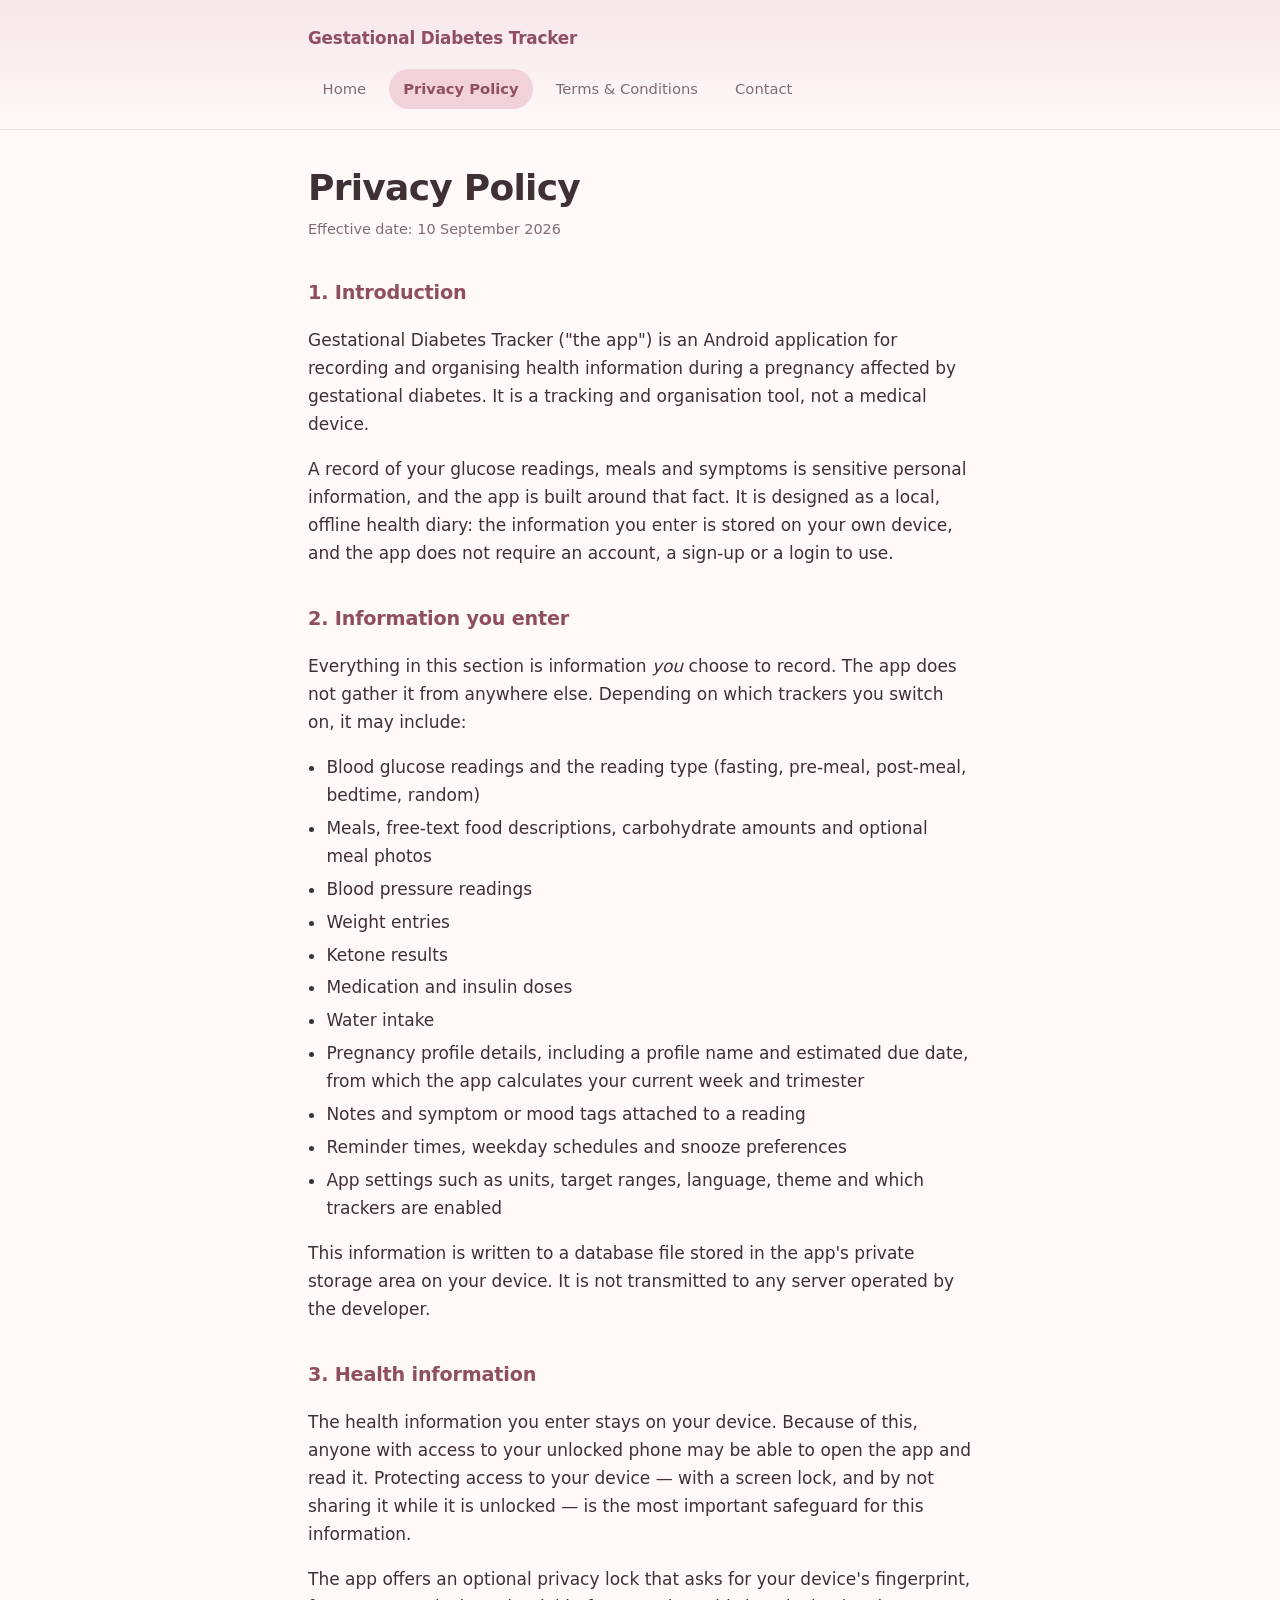
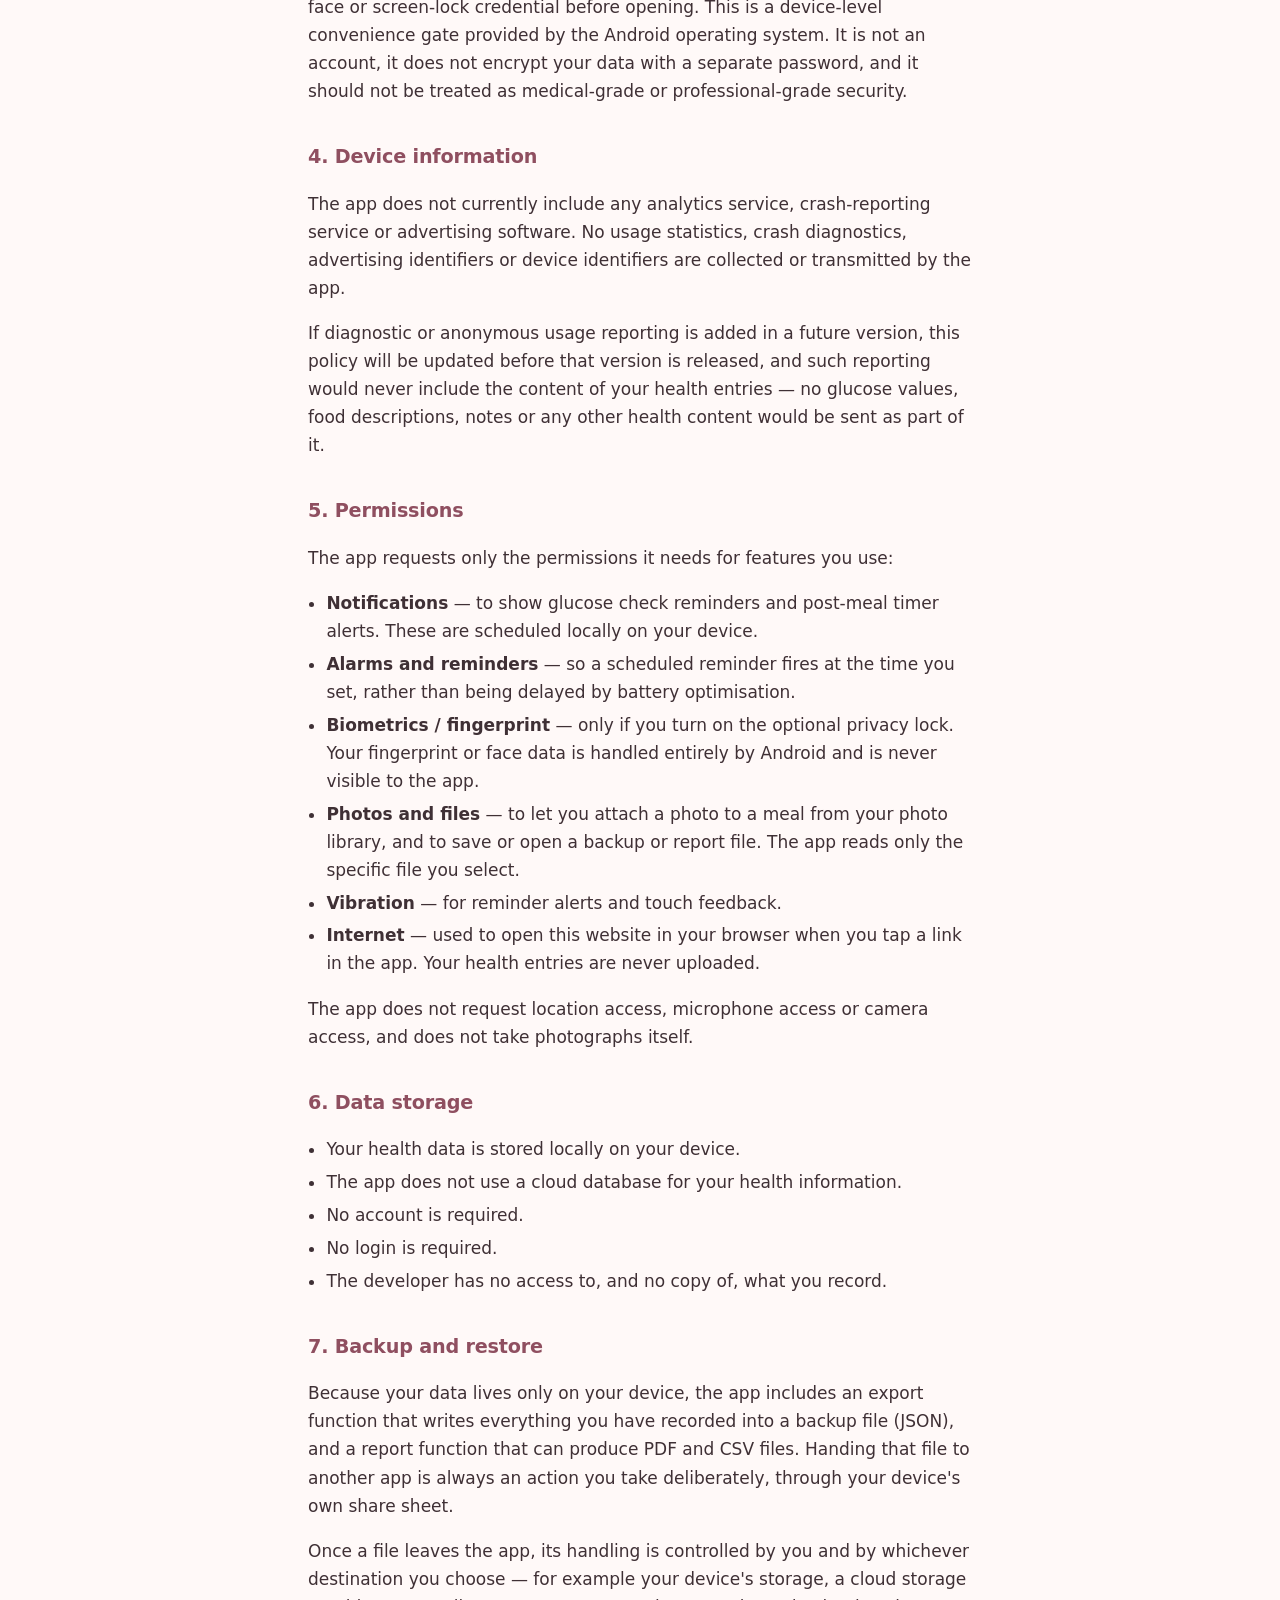
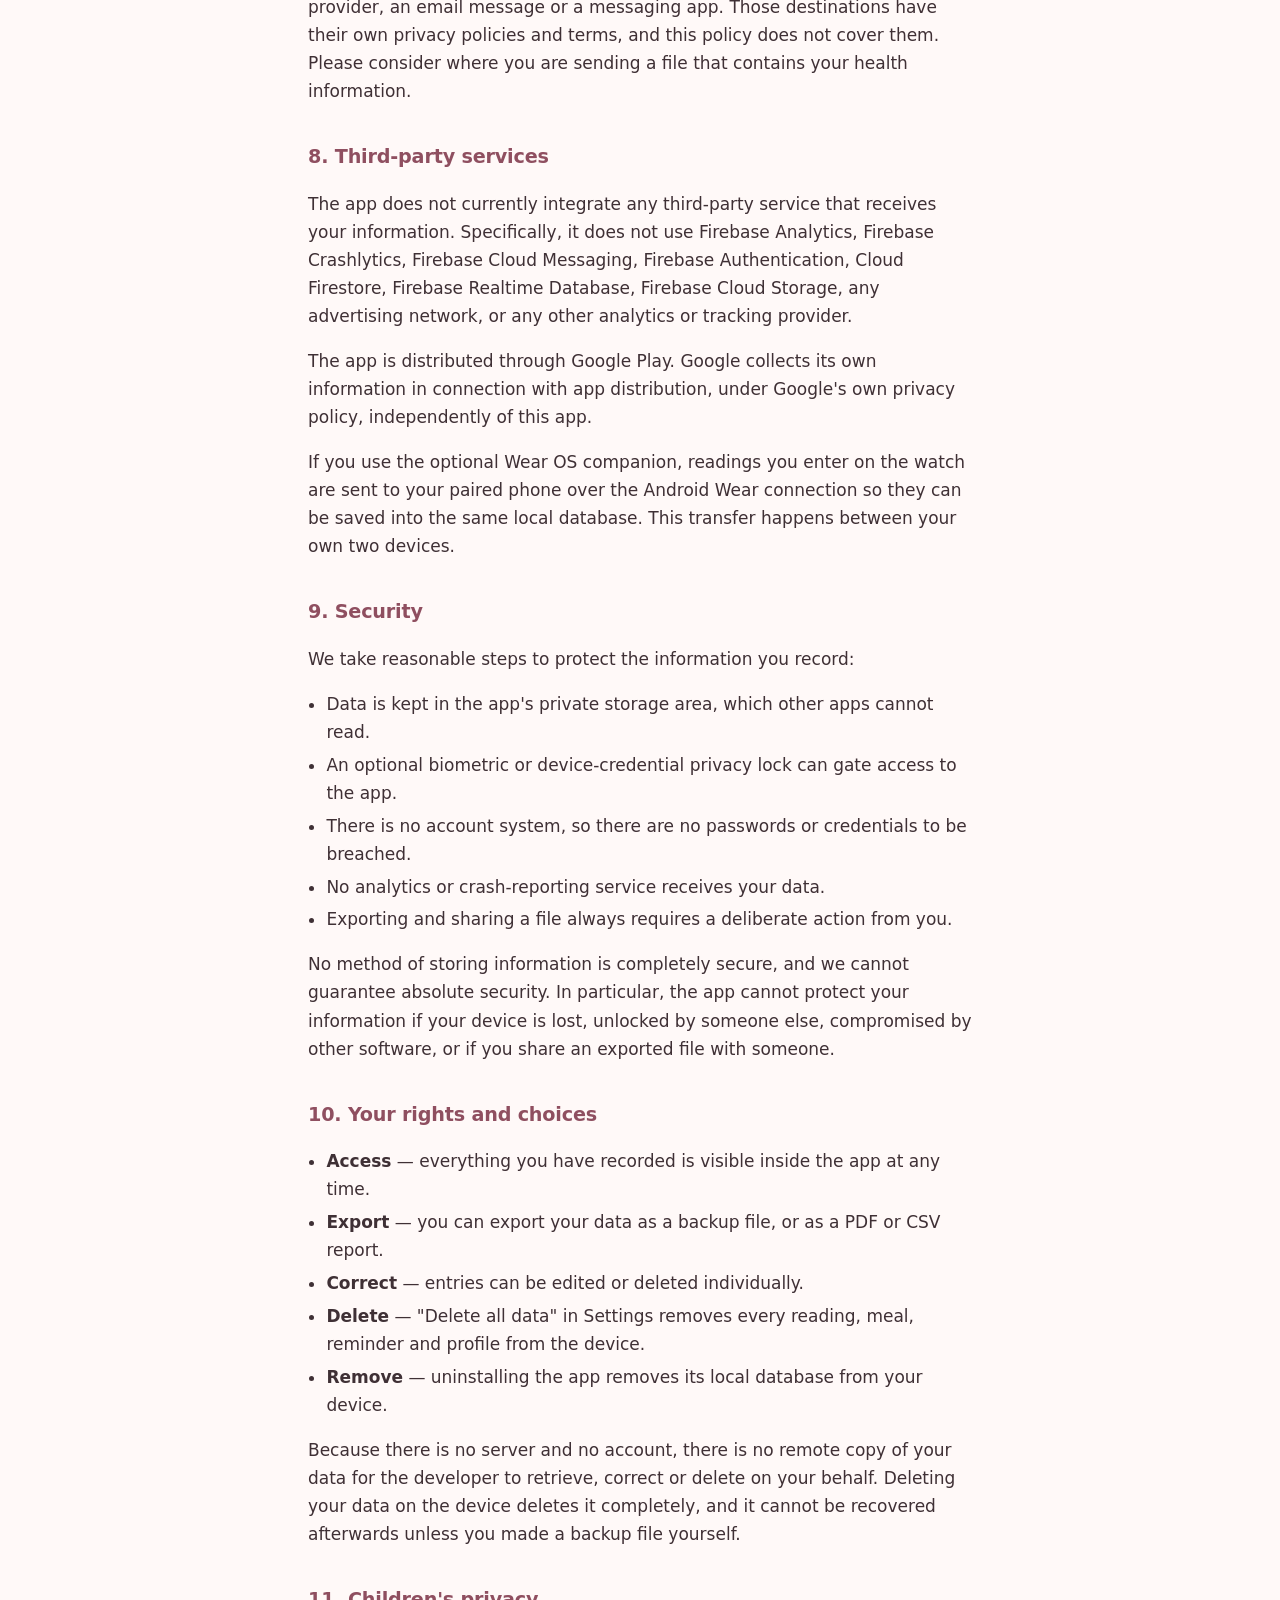
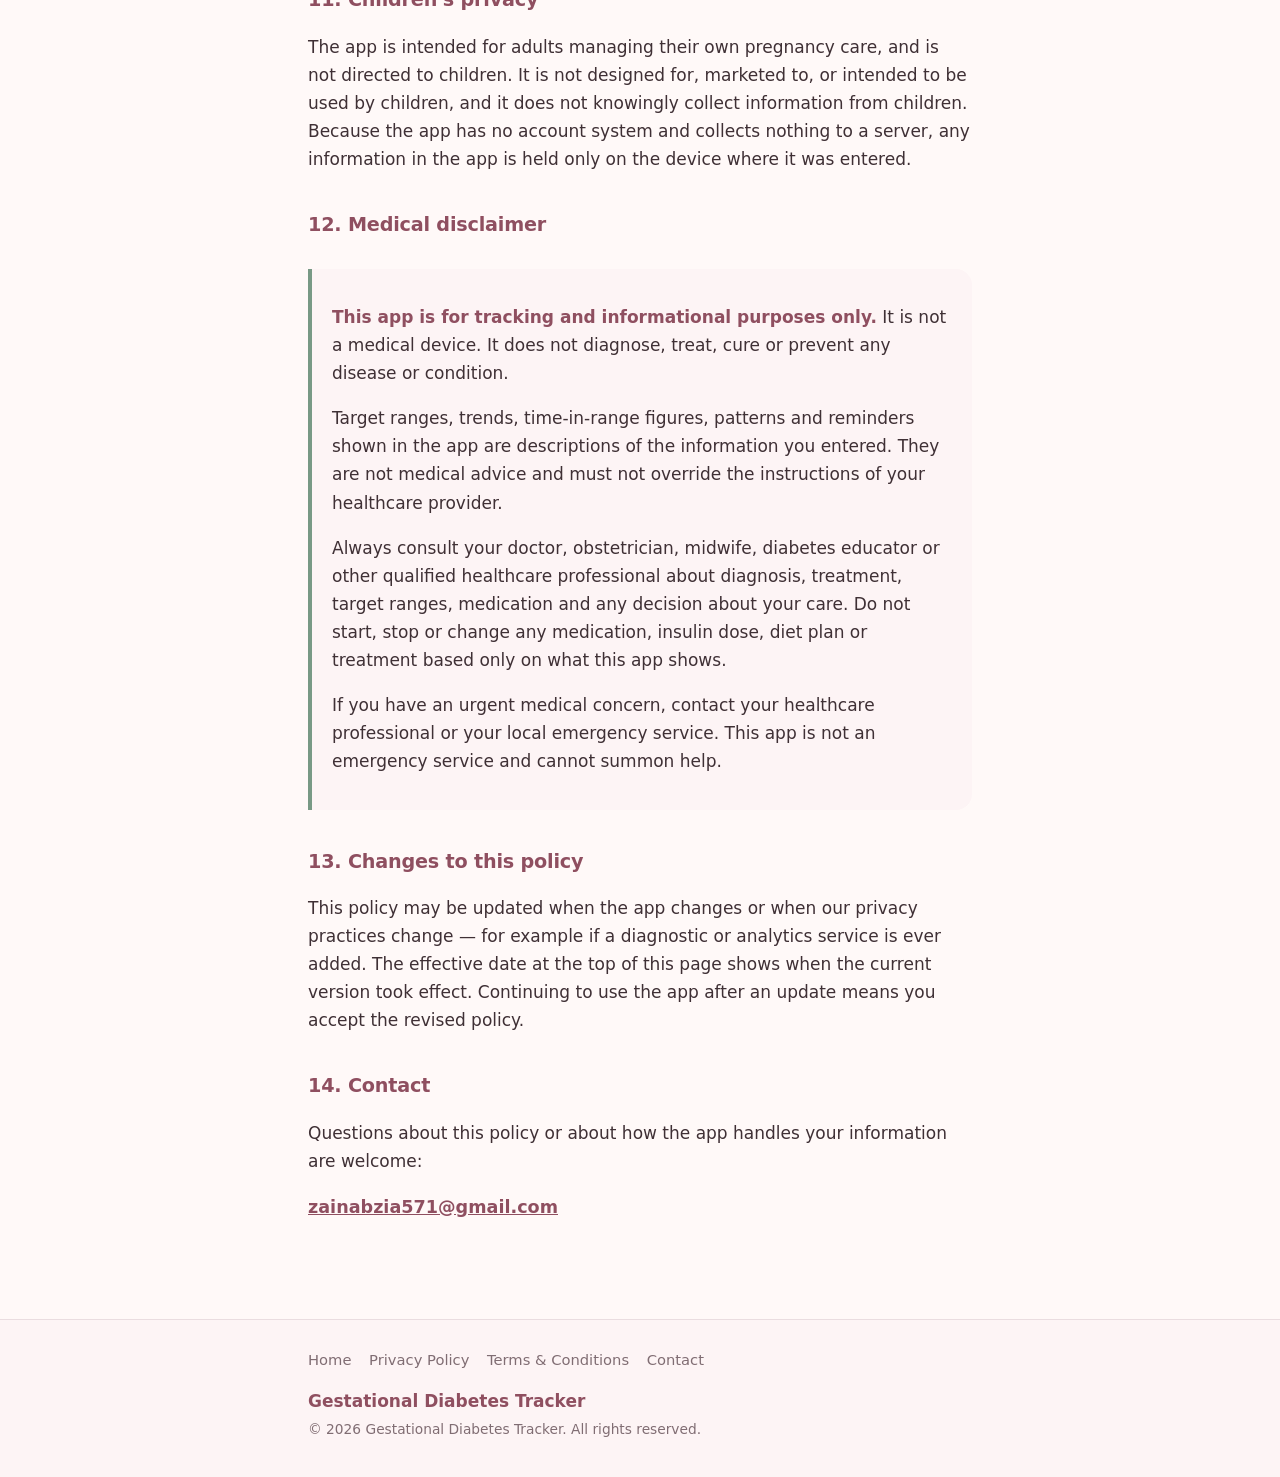
==== privacy.html @ 3a2a6cd5 "Add legal website for Gestational Diabetes Tracker Static privacy policy, terms and contact pages fo" ====
<!doctype html>
<html lang="en">
  <head>
    <meta charset="utf-8" />
    <meta name="viewport" content="width=device-width, initial-scale=1" />
    <title>Privacy Policy — Gestational Diabetes Tracker</title>
    <meta
      name="description"
      content="How Gestational Diabetes Tracker handles your information: everything you record stays on your device."
    />
    <link rel="stylesheet" href="style.css" />
  </head>
  <body>
    <header class="site-header">
      <div class="site-header__inner">
        <a class="brand" href="index.html">Gestational Diabetes Tracker</a>
        <nav class="site-nav" aria-label="Main">
          <a href="index.html">Home</a>
          <a href="privacy.html" aria-current="page">Privacy Policy</a>
          <a href="terms.html">Terms &amp; Conditions</a>
          <a href="contact.html">Contact</a>
        </nav>
      </div>
    </header>

    <main>
      <h1>Privacy Policy</h1>
      <p class="effective">Effective date: 10 September 2026</p>

      <h2>1. Introduction</h2>
      <p>
        Gestational Diabetes Tracker ("the app") is an Android application for recording
        and organising health information during a pregnancy affected by gestational
        diabetes. It is a tracking and organisation tool, not a medical device.
      </p>
      <p>
        A record of your glucose readings, meals and symptoms is sensitive personal
        information, and the app is built around that fact. It is designed as a local,
        offline health diary: the information you enter is stored on your own device, and
        the app does not require an account, a sign-up or a login to use.
      </p>

      <h2>2. Information you enter</h2>
      <p>
        Everything in this section is information <em>you</em> choose to record. The app
        does not gather it from anywhere else. Depending on which trackers you switch on,
        it may include:
      </p>
      <ul>
        <li>Blood glucose readings and the reading type (fasting, pre-meal, post-meal, bedtime, random)</li>
        <li>Meals, free-text food descriptions, carbohydrate amounts and optional meal photos</li>
        <li>Blood pressure readings</li>
        <li>Weight entries</li>
        <li>Ketone results</li>
        <li>Medication and insulin doses</li>
        <li>Water intake</li>
        <li>Pregnancy profile details, including a profile name and estimated due date, from which the app calculates your current week and trimester</li>
        <li>Notes and symptom or mood tags attached to a reading</li>
        <li>Reminder times, weekday schedules and snooze preferences</li>
        <li>App settings such as units, target ranges, language, theme and which trackers are enabled</li>
      </ul>
      <p>
        This information is written to a database file stored in the app's private storage
        area on your device. It is not transmitted to any server operated by the developer.
      </p>

      <h2>3. Health information</h2>
      <p>
        The health information you enter stays on your device. Because of this, anyone with
        access to your unlocked phone may be able to open the app and read it. Protecting
        access to your device — with a screen lock, and by not sharing it while it is
        unlocked — is the most important safeguard for this information.
      </p>
      <p>
        The app offers an optional privacy lock that asks for your device's fingerprint,
        face or screen-lock credential before opening. This is a device-level convenience
        gate provided by the Android operating system. It is not an account, it does not
        encrypt your data with a separate password, and it should not be treated as
        medical-grade or professional-grade security.
      </p>

      <h2>4. Device information</h2>
      <p>
        The app does not currently include any analytics service, crash-reporting service
        or advertising software. No usage statistics, crash diagnostics, advertising
        identifiers or device identifiers are collected or transmitted by the app.
      </p>
      <p>
        If diagnostic or anonymous usage reporting is added in a future version, this policy
        will be updated before that version is released, and such reporting would never
        include the content of your health entries — no glucose values, food descriptions,
        notes or any other health content would be sent as part of it.
      </p>

      <h2>5. Permissions</h2>
      <p>The app requests only the permissions it needs for features you use:</p>
      <ul>
        <li>
          <strong>Notifications</strong> — to show glucose check reminders and post-meal
          timer alerts. These are scheduled locally on your device.
        </li>
        <li>
          <strong>Alarms and reminders</strong> — so a scheduled reminder fires at the time
          you set, rather than being delayed by battery optimisation.
        </li>
        <li>
          <strong>Biometrics / fingerprint</strong> — only if you turn on the optional
          privacy lock. Your fingerprint or face data is handled entirely by Android and is
          never visible to the app.
        </li>
        <li>
          <strong>Photos and files</strong> — to let you attach a photo to a meal from your
          photo library, and to save or open a backup or report file. The app reads only the
          specific file you select.
        </li>
        <li>
          <strong>Vibration</strong> — for reminder alerts and touch feedback.
        </li>
        <li>
          <strong>Internet</strong> — used to open this website in your browser when you tap
          a link in the app. Your health entries are never uploaded.
        </li>
      </ul>
      <p>
        The app does not request location access, microphone access or camera access, and
        does not take photographs itself.
      </p>

      <h2>6. Data storage</h2>
      <ul>
        <li>Your health data is stored locally on your device.</li>
        <li>The app does not use a cloud database for your health information.</li>
        <li>No account is required.</li>
        <li>No login is required.</li>
        <li>The developer has no access to, and no copy of, what you record.</li>
      </ul>

      <h2>7. Backup and restore</h2>
      <p>
        Because your data lives only on your device, the app includes an export function
        that writes everything you have recorded into a backup file (JSON), and a report
        function that can produce PDF and CSV files. Handing that file to another app is
        always an action you take deliberately, through your device's own share sheet.
      </p>
      <p>
        Once a file leaves the app, its handling is controlled by you and by whichever
        destination you choose — for example your device's storage, a cloud storage
        provider, an email message or a messaging app. Those destinations have their own
        privacy policies and terms, and this policy does not cover them. Please consider
        where you are sending a file that contains your health information.
      </p>

      <h2>8. Third-party services</h2>
      <p>
        The app does not currently integrate any third-party service that receives your
        information. Specifically, it does not use Firebase Analytics, Firebase Crashlytics,
        Firebase Cloud Messaging, Firebase Authentication, Cloud Firestore, Firebase Realtime
        Database, Firebase Cloud Storage, any advertising network, or any other analytics or
        tracking provider.
      </p>
      <p>
        The app is distributed through Google Play. Google collects its own information in
        connection with app distribution, under Google's own privacy policy, independently
        of this app.
      </p>
      <p>
        If you use the optional Wear OS companion, readings you enter on the watch are sent
        to your paired phone over the Android Wear connection so they can be saved into the
        same local database. This transfer happens between your own two devices.
      </p>

      <h2>9. Security</h2>
      <p>We take reasonable steps to protect the information you record:</p>
      <ul>
        <li>Data is kept in the app's private storage area, which other apps cannot read.</li>
        <li>An optional biometric or device-credential privacy lock can gate access to the app.</li>
        <li>There is no account system, so there are no passwords or credentials to be breached.</li>
        <li>No analytics or crash-reporting service receives your data.</li>
        <li>Exporting and sharing a file always requires a deliberate action from you.</li>
      </ul>
      <p>
        No method of storing information is completely secure, and we cannot guarantee
        absolute security. In particular, the app cannot protect your information if your
        device is lost, unlocked by someone else, compromised by other software, or if you
        share an exported file with someone.
      </p>

      <h2>10. Your rights and choices</h2>
      <ul>
        <li><strong>Access</strong> — everything you have recorded is visible inside the app at any time.</li>
        <li><strong>Export</strong> — you can export your data as a backup file, or as a PDF or CSV report.</li>
        <li><strong>Correct</strong> — entries can be edited or deleted individually.</li>
        <li><strong>Delete</strong> — "Delete all data" in Settings removes every reading, meal, reminder and profile from the device.</li>
        <li><strong>Remove</strong> — uninstalling the app removes its local database from your device.</li>
      </ul>
      <p>
        Because there is no server and no account, there is no remote copy of your data for
        the developer to retrieve, correct or delete on your behalf. Deleting your data on
        the device deletes it completely, and it cannot be recovered afterwards unless you
        made a backup file yourself.
      </p>

      <h2>11. Children's privacy</h2>
      <p>
        The app is intended for adults managing their own pregnancy care, and is not
        directed to children. It is not designed for, marketed to, or intended to be used by
        children, and it does not knowingly collect information from children. Because the
        app has no account system and collects nothing to a server, any information in the
        app is held only on the device where it was entered.
      </p>

      <h2>12. Medical disclaimer</h2>
      <div class="disclaimer">
        <p>
          <strong>This app is for tracking and informational purposes only.</strong> It is
          not a medical device. It does not diagnose, treat, cure or prevent any disease or
          condition.
        </p>
        <p>
          Target ranges, trends, time-in-range figures, patterns and reminders shown in the
          app are descriptions of the information you entered. They are not medical advice
          and must not override the instructions of your healthcare provider.
        </p>
        <p>
          Always consult your doctor, obstetrician, midwife, diabetes educator or other
          qualified healthcare professional about diagnosis, treatment, target ranges,
          medication and any decision about your care. Do not start, stop or change any
          medication, insulin dose, diet plan or treatment based only on what this app
          shows.
        </p>
        <p>
          If you have an urgent medical concern, contact your healthcare professional or
          your local emergency service. This app is not an emergency service and cannot
          summon help.
        </p>
      </div>

      <h2>13. Changes to this policy</h2>
      <p>
        This policy may be updated when the app changes or when our privacy practices
        change — for example if a diagnostic or analytics service is ever added. The
        effective date at the top of this page shows when the current version took effect.
        Continuing to use the app after an update means you accept the revised policy.
      </p>

      <h2>14. Contact</h2>
      <p>
        Questions about this policy or about how the app handles your information are
        welcome:
      </p>
      <p class="contact-email">
        <a href="mailto:zainabzia571@gmail.com">zainabzia571@gmail.com</a>
      </p>
    </main>

    <footer class="site-footer">
      <div class="site-footer__inner">
        <nav class="site-footer__links" aria-label="Footer">
          <a href="index.html">Home</a>
          <a href="privacy.html">Privacy Policy</a>
          <a href="terms.html">Terms &amp; Conditions</a>
          <a href="contact.html">Contact</a>
        </nav>
        <p class="site-footer__name">Gestational Diabetes Tracker</p>
        <p class="site-footer__note">© 2026 Gestational Diabetes Tracker. All rights reserved.</p>
      </div>
    </footer>
  </body>
</html>
---- style.css ----
/*
 * Gestational Diabetes Tracker — legal site.
 *
 * Carries the app's own "Soft Rose" palette so the pages read as part of the
 * product rather than as boilerplate bolted on for the store listing.
 */

:root {
  --background: #fff9f8;
  --surface: #fdf4f5;
  --blush: #f7e6e9;
  --petal: #f2d2d9;
  --rose: #c98291;
  --rosewood: #8f4f60;
  --sage: #789985;
  --ink: #3f3035;
  --muted: #806d73;
  --border: #eadde0;

  --measure: 44rem;
  --radius: 16px;
}

* {
  box-sizing: border-box;
}

html {
  -webkit-text-size-adjust: 100%;
}

body {
  margin: 0;
  background: var(--background);
  color: var(--ink);
  font-family: system-ui, -apple-system, "Segoe UI", Roboto, Helvetica, Arial, sans-serif;
  font-size: 17px;
  line-height: 1.65;
}

/* ------------------------------------------------------------------ header */

.site-header {
  background: linear-gradient(180deg, var(--blush) 0%, var(--background) 100%);
  border-bottom: 1px solid var(--border);
}

.site-header__inner {
  max-width: var(--measure);
  margin: 0 auto;
  padding: 1.5rem 1.25rem 1.25rem;
}

.brand {
  display: inline-block;
  font-size: 1.05rem;
  font-weight: 600;
  color: var(--rosewood);
  text-decoration: none;
  letter-spacing: -0.01em;
}

.site-nav {
  margin-top: 1rem;
  display: flex;
  flex-wrap: wrap;
  gap: 0.5rem;
}

.site-nav a {
  color: var(--muted);
  text-decoration: none;
  font-size: 0.92rem;
  padding: 0.45rem 0.85rem;
  border-radius: 999px;
  border: 1px solid transparent;
}

.site-nav a:hover,
.site-nav a:focus-visible {
  color: var(--rosewood);
  background: var(--blush);
}

.site-nav a[aria-current="page"] {
  color: var(--rosewood);
  background: var(--petal);
  font-weight: 600;
}

/* ------------------------------------------------------------------- main */

main {
  max-width: var(--measure);
  margin: 0 auto;
  padding: 2.25rem 1.25rem 3rem;
}

h1 {
  font-size: clamp(1.7rem, 5vw, 2.25rem);
  line-height: 1.2;
  letter-spacing: -0.02em;
  margin: 0 0 0.5rem;
}

h2 {
  font-size: 1.2rem;
  letter-spacing: -0.01em;
  margin: 2.25rem 0 0.6rem;
  color: var(--rosewood);
}

h3 {
  font-size: 1.02rem;
  margin: 1.5rem 0 0.4rem;
}

p,
li {
  color: var(--ink);
}

.lede {
  font-size: 1.08rem;
  color: var(--muted);
  margin-top: 0;
}

.effective {
  color: var(--muted);
  font-size: 0.9rem;
  margin: 0 0 1.5rem;
}

ul {
  padding-left: 1.15rem;
}

li {
  margin: 0.3rem 0;
}

a {
  color: var(--rosewood);
}

/* --------------------------------------------------------------- elements */

.callout {
  background: var(--blush);
  border: 1px solid var(--border);
  border-radius: var(--radius);
  padding: 1.1rem 1.25rem;
  margin: 1.75rem 0;
}

.callout p:first-child {
  margin-top: 0;
}

.callout p:last-child {
  margin-bottom: 0;
}

/* The medical disclaimer, marked with sage rather than an alarm colour. */
.disclaimer {
  border-left: 4px solid var(--sage);
  background: var(--surface);
  border-radius: 0 var(--radius) var(--radius) 0;
  padding: 1.1rem 1.25rem;
  margin: 1.75rem 0;
}

.disclaimer strong {
  color: var(--rosewood);
}

.actions {
  display: flex;
  flex-wrap: wrap;
  gap: 0.75rem;
  margin: 1.75rem 0 0;
}

.button {
  display: inline-block;
  padding: 0.75rem 1.35rem;
  border-radius: 999px;
  text-decoration: none;
  font-weight: 600;
  font-size: 0.95rem;
  border: 1px solid transparent;
}

.button--primary {
  background: var(--rosewood);
  color: #fffcfc;
}

.button--primary:hover,
.button--primary:focus-visible {
  background: var(--rose);
}

.button--quiet {
  background: var(--surface);
  color: var(--rosewood);
  border-color: var(--border);
}

.button--quiet:hover,
.button--quiet:focus-visible {
  background: var(--blush);
}

.feature-list {
  list-style: none;
  padding: 0;
  margin: 1.25rem 0 0;
  display: grid;
  gap: 0.55rem;
}

.feature-list li {
  padding-left: 1.5rem;
  position: relative;
}

/* A petal-toned marker instead of a bullet. */
.feature-list li::before {
  content: "";
  position: absolute;
  left: 0;
  top: 0.62em;
  width: 8px;
  height: 8px;
  border-radius: 999px;
  background: var(--rose);
}

.contact-email {
  font-size: 1.1rem;
  font-weight: 600;
  word-break: break-word;
}

/* ------------------------------------------------------------------ footer */

.site-footer {
  border-top: 1px solid var(--border);
  background: var(--surface);
  margin-top: 2rem;
}

.site-footer__inner {
  max-width: var(--measure);
  margin: 0 auto;
  padding: 1.75rem 1.25rem 2.25rem;
}

.site-footer__links {
  display: flex;
  flex-wrap: wrap;
  gap: 0.4rem 1.1rem;
  margin-bottom: 0.9rem;
}

.site-footer__links a {
  color: var(--muted);
  text-decoration: none;
  font-size: 0.92rem;
}

.site-footer__links a:hover,
.site-footer__links a:focus-visible {
  color: var(--rosewood);
  text-decoration: underline;
}

.site-footer__name {
  font-weight: 600;
  color: var(--rosewood);
  margin: 0 0 0.2rem;
}

.site-footer__note {
  color: var(--muted);
  font-size: 0.86rem;
  margin: 0;
}

/* Visible keyboard focus everywhere, matching the app's accessibility floor. */
a:focus-visible,
.button:focus-visible {
  outline: 2px solid var(--rose);
  outline-offset: 2px;
}

@media (max-width: 30rem) {
  body {
    font-size: 16px;
  }

  main {
    padding: 1.75rem 1.1rem 2.5rem;
  }

  .actions .button {
    width: 100%;
    text-align: center;
  }
}
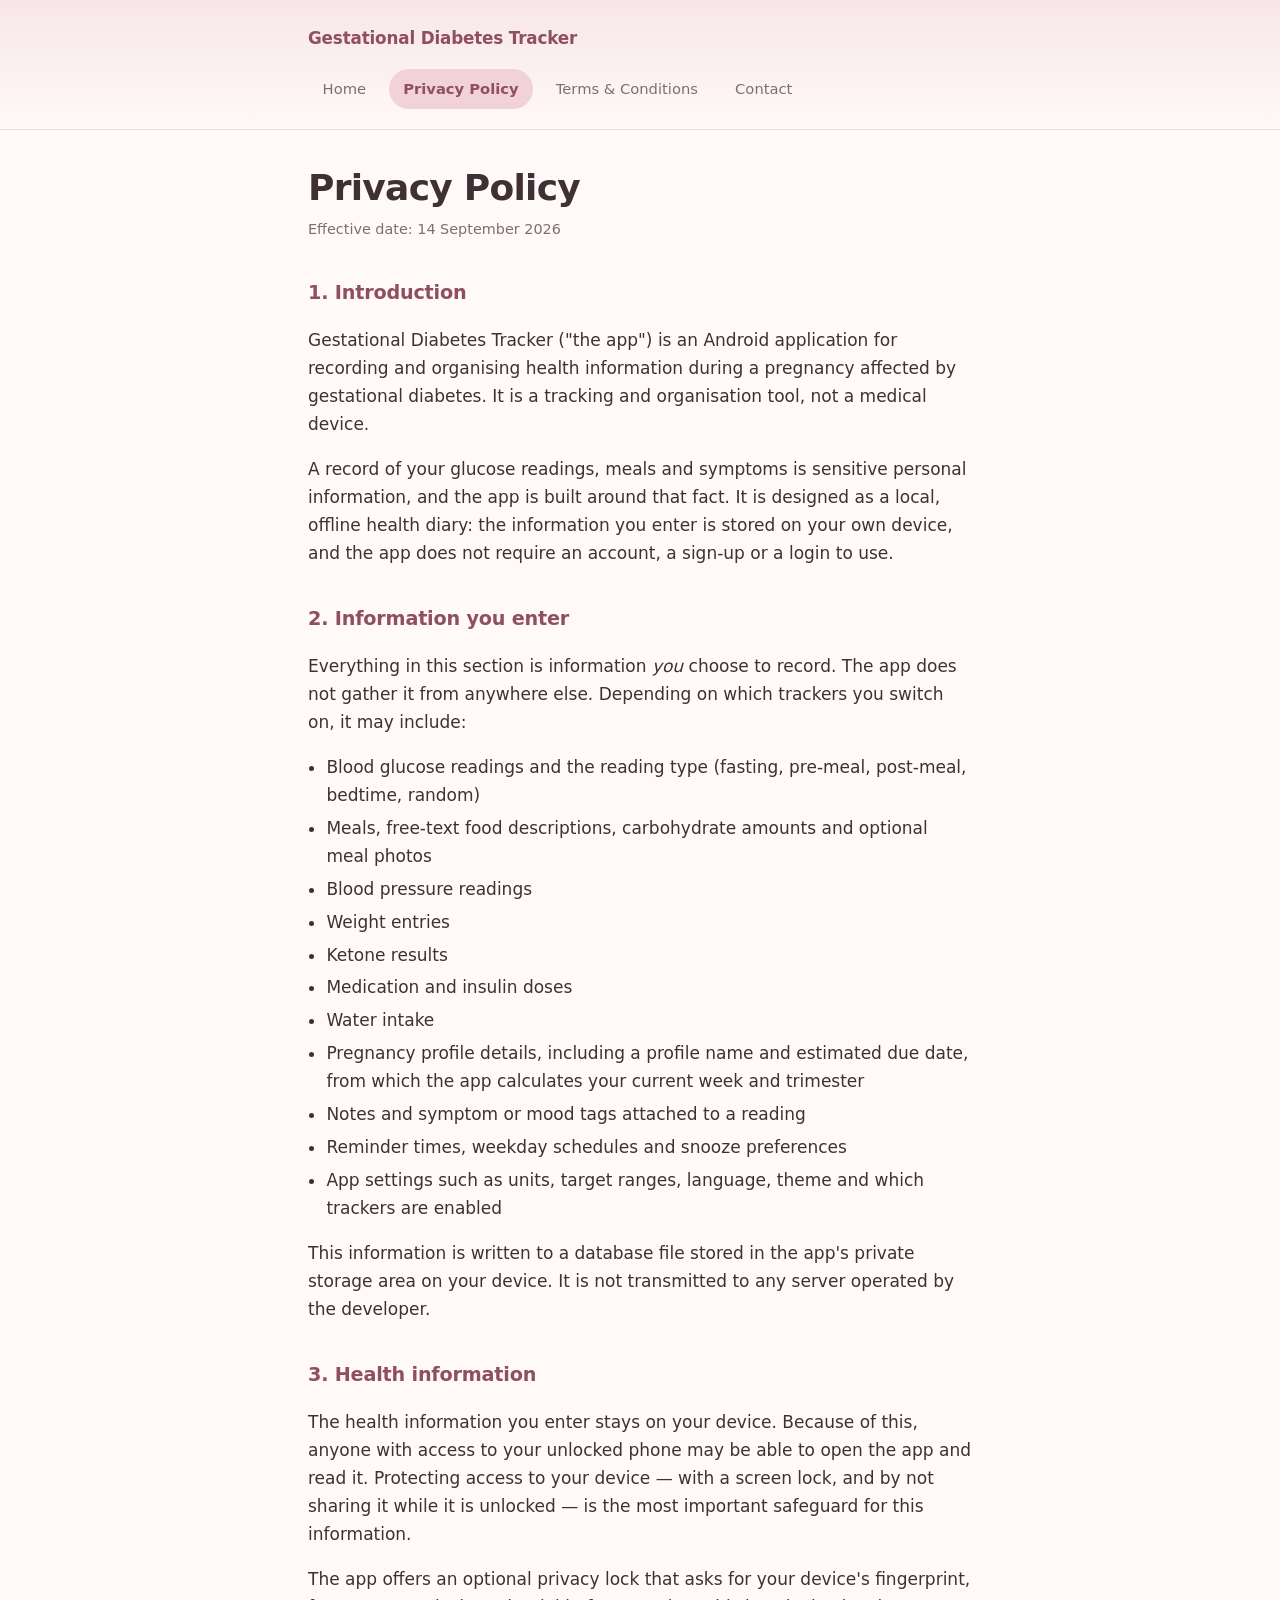
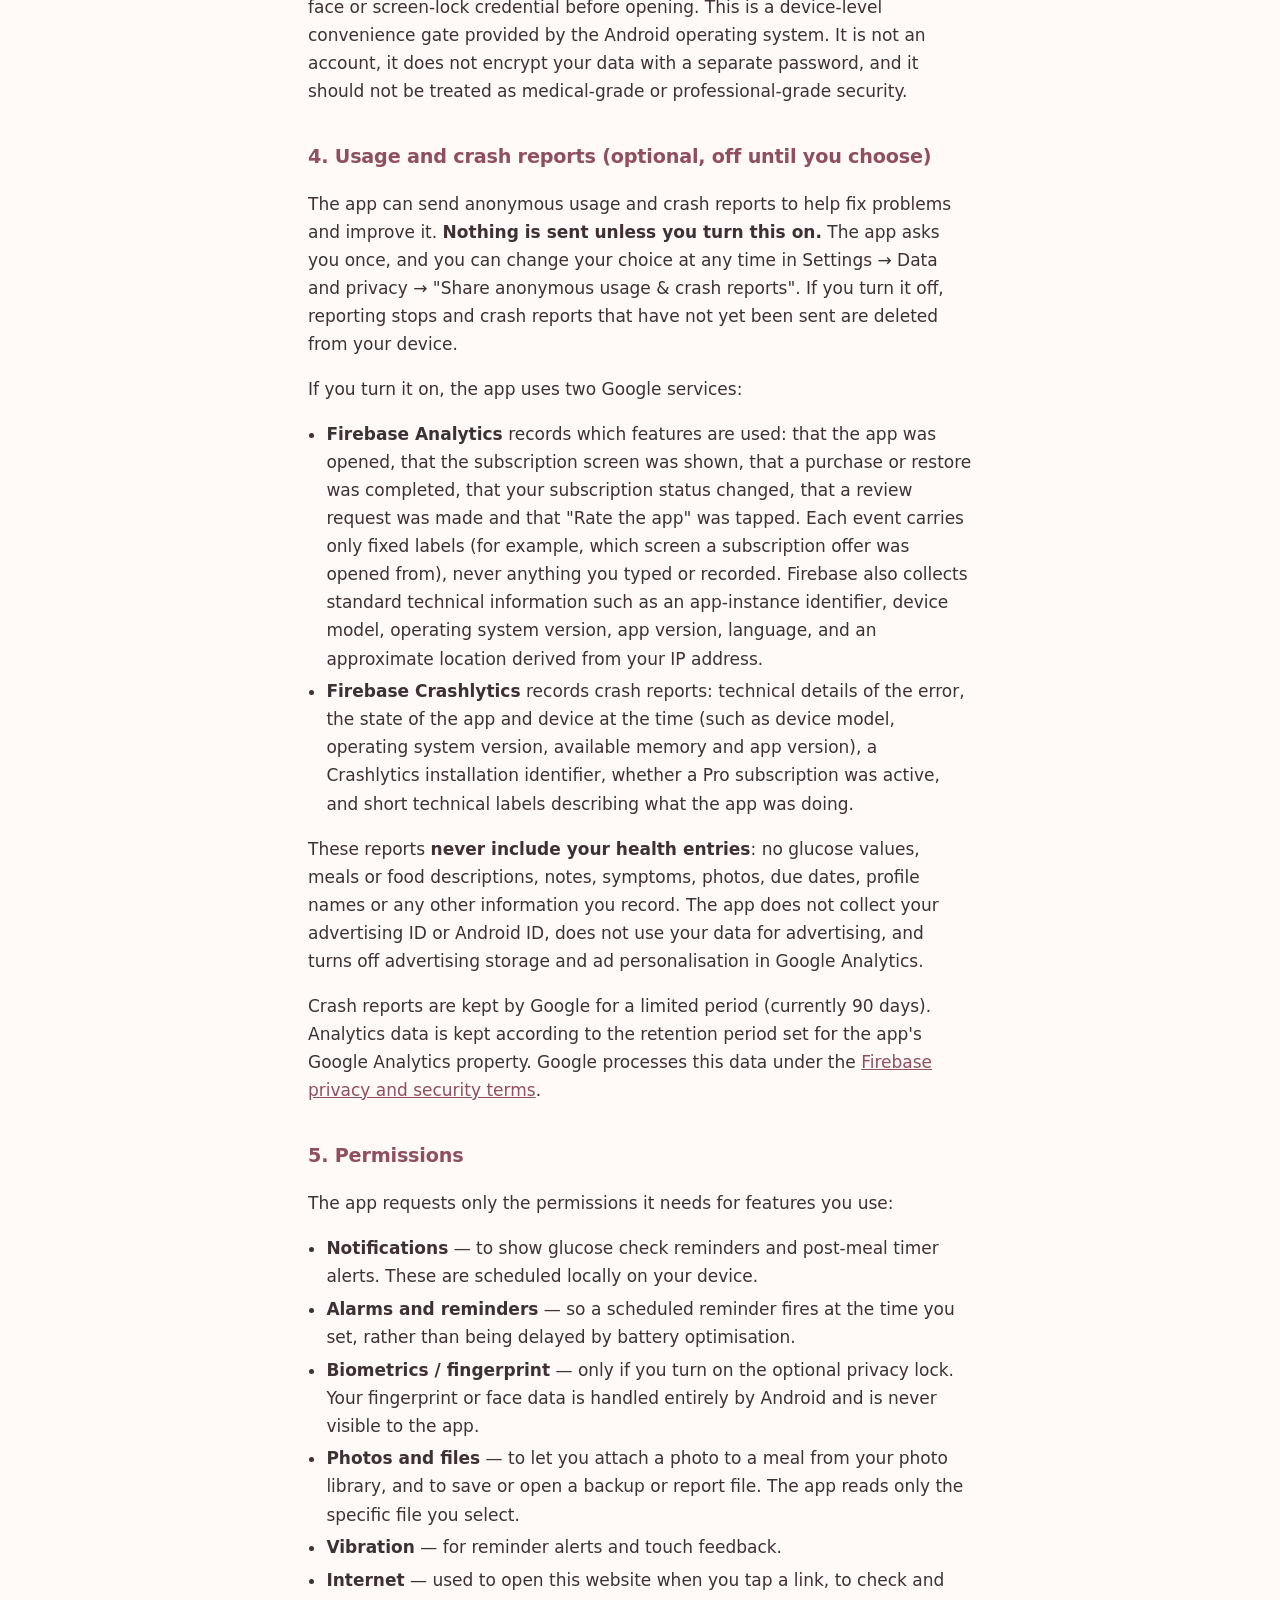
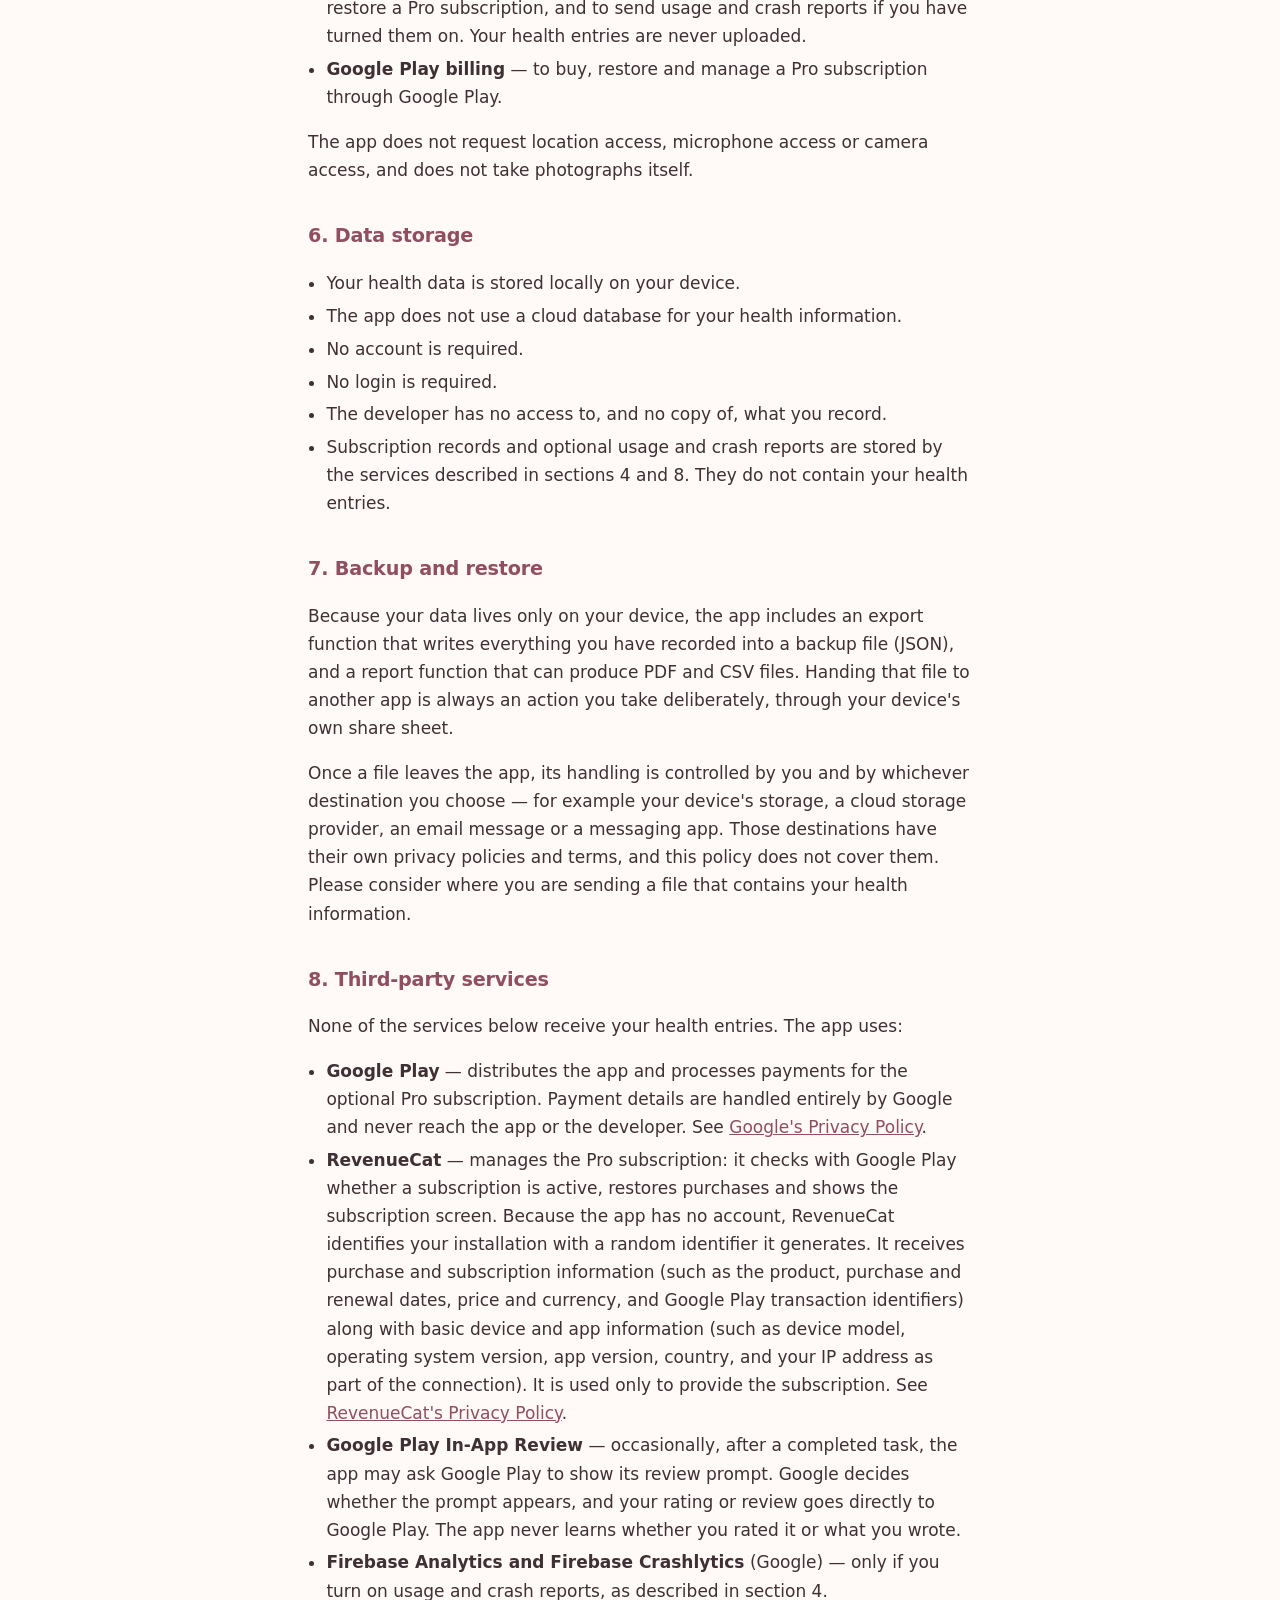
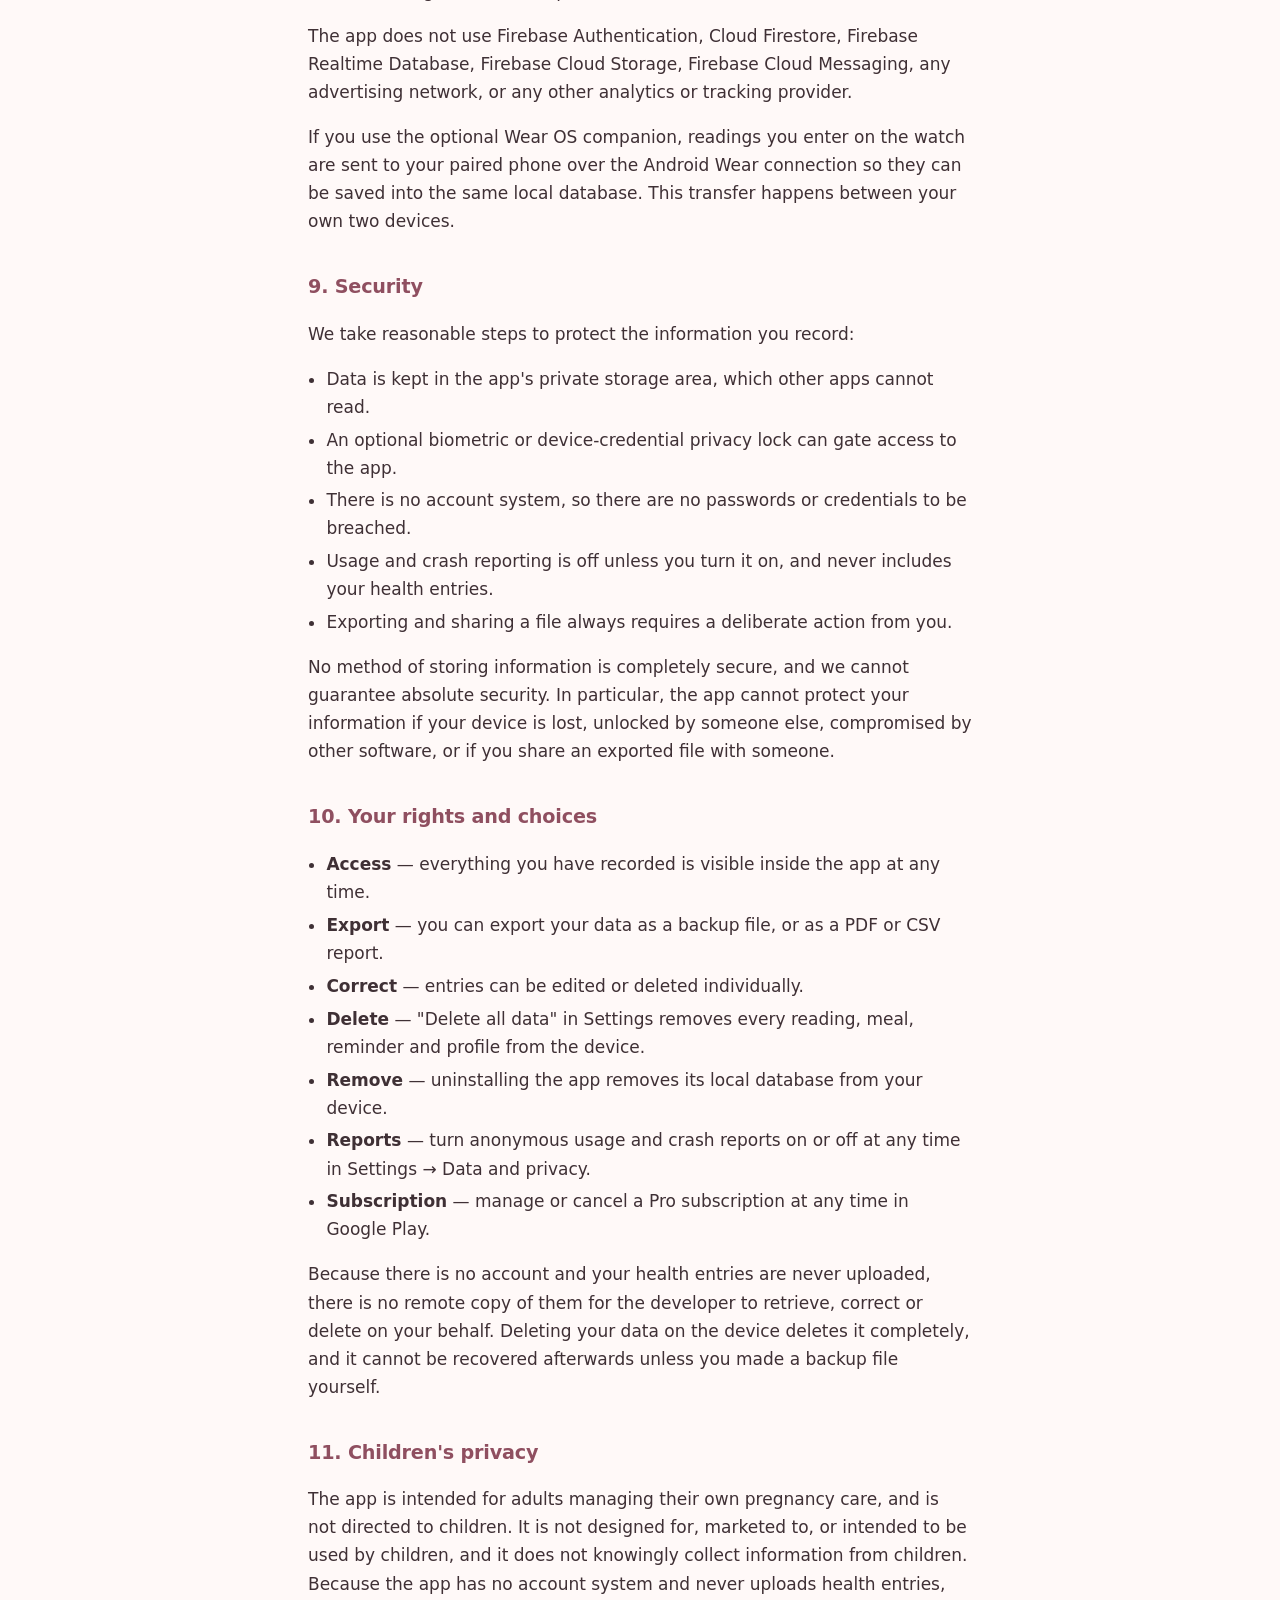
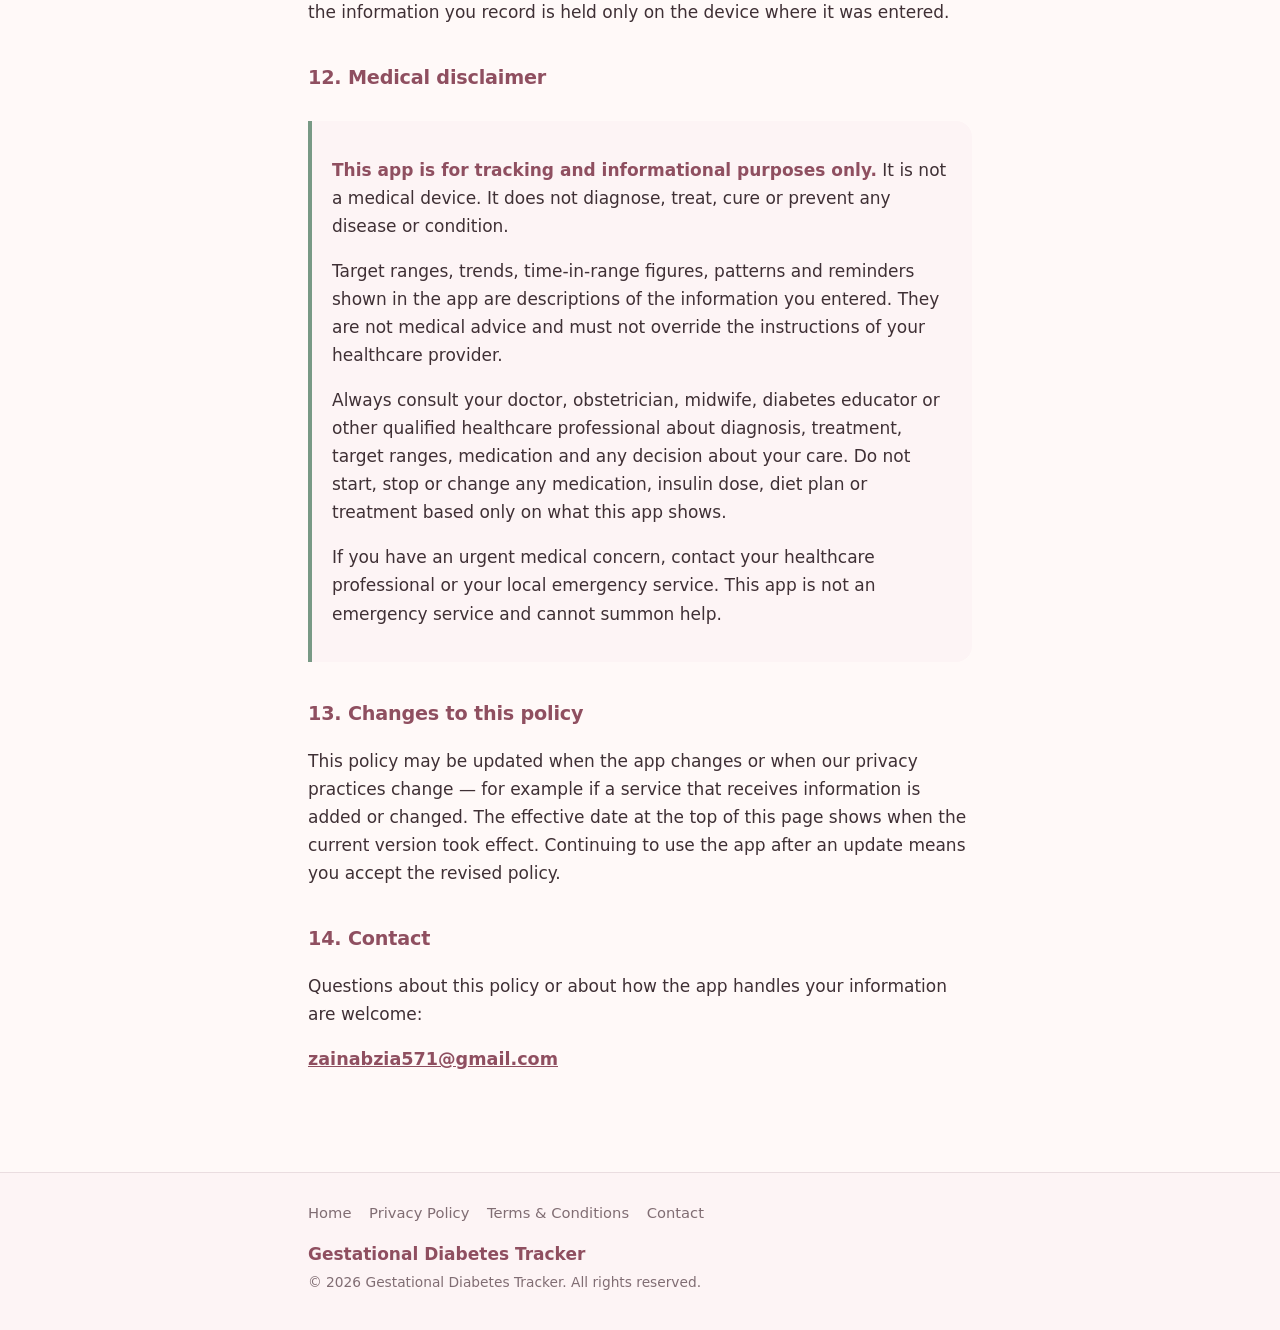
==== commit fd7d8b8b: "Disclose RevenueCat, Google Play billing and opt-in Firebase reporting Privacy policy: new section o" ====
--- a/privacy.html
+++ b/privacy.html
@@ -25,7 +25,7 @@
 
     <main>
       <h1>Privacy Policy</h1>
-      <p class="effective">Effective date: 10 September 2026</p>
+      <p class="effective">Effective date: 14 September 2026</p>
 
       <h2>1. Introduction</h2>
       <p>
@@ -79,17 +79,46 @@
         medical-grade or professional-grade security.
       </p>
 
-      <h2>4. Device information</h2>
-      <p>
-        The app does not currently include any analytics service, crash-reporting service
-        or advertising software. No usage statistics, crash diagnostics, advertising
-        identifiers or device identifiers are collected or transmitted by the app.
-      </p>
-      <p>
-        If diagnostic or anonymous usage reporting is added in a future version, this policy
-        will be updated before that version is released, and such reporting would never
-        include the content of your health entries — no glucose values, food descriptions,
-        notes or any other health content would be sent as part of it.
+      <h2>4. Usage and crash reports (optional, off until you choose)</h2>
+      <p>
+        The app can send anonymous usage and crash reports to help fix problems and improve
+        it. <strong>Nothing is sent unless you turn this on.</strong> The app asks you once,
+        and you can change your choice at any time in Settings → Data and privacy →
+        "Share anonymous usage &amp; crash reports". If you turn it off, reporting stops and
+        crash reports that have not yet been sent are deleted from your device.
+      </p>
+      <p>If you turn it on, the app uses two Google services:</p>
+      <ul>
+        <li>
+          <strong>Firebase Analytics</strong> records which features are used: that the app
+          was opened, that the subscription screen was shown, that a purchase or restore
+          was completed, that your subscription status changed, that a review request was
+          made and that "Rate the app" was tapped. Each event carries only fixed labels
+          (for example, which screen a subscription offer was opened from), never anything
+          you typed or recorded. Firebase also collects standard technical information such
+          as an app-instance identifier, device model, operating system version, app
+          version, language, and an approximate location derived from your IP address.
+        </li>
+        <li>
+          <strong>Firebase Crashlytics</strong> records crash reports: technical details of
+          the error, the state of the app and device at the time (such as device model,
+          operating system version, available memory and app version), a Crashlytics
+          installation identifier, whether a Pro subscription was active, and short
+          technical labels describing what the app was doing.
+        </li>
+      </ul>
+      <p>
+        These reports <strong>never include your health entries</strong>: no glucose values,
+        meals or food descriptions, notes, symptoms, photos, due dates, profile names or
+        any other information you record. The app does not collect your advertising ID or
+        Android ID, does not use your data for advertising, and turns off advertising
+        storage and ad personalisation in Google Analytics.
+      </p>
+      <p>
+        Crash reports are kept by Google for a limited period (currently 90 days).
+        Analytics data is kept according to the retention period set for the app's Google
+        Analytics property. Google processes this data under the
+        <a href="https://firebase.google.com/support/privacy">Firebase privacy and security terms</a>.
       </p>
 
       <h2>5. Permissions</h2>
@@ -117,8 +146,13 @@
           <strong>Vibration</strong> — for reminder alerts and touch feedback.
         </li>
         <li>
-          <strong>Internet</strong> — used to open this website in your browser when you tap
-          a link in the app. Your health entries are never uploaded.
+          <strong>Internet</strong> — used to open this website when you tap a link, to check
+          and restore a Pro subscription, and to send usage and crash reports if you have
+          turned them on. Your health entries are never uploaded.
+        </li>
+        <li>
+          <strong>Google Play billing</strong> — to buy, restore and manage a Pro
+          subscription through Google Play.
         </li>
       </ul>
       <p>
@@ -133,6 +167,10 @@
         <li>No account is required.</li>
         <li>No login is required.</li>
         <li>The developer has no access to, and no copy of, what you record.</li>
+        <li>
+          Subscription records and optional usage and crash reports are stored by the
+          services described in sections 4 and 8. They do not contain your health entries.
+        </li>
       </ul>
 
       <h2>7. Backup and restore</h2>
@@ -152,16 +190,42 @@
 
       <h2>8. Third-party services</h2>
       <p>
-        The app does not currently integrate any third-party service that receives your
-        information. Specifically, it does not use Firebase Analytics, Firebase Crashlytics,
-        Firebase Cloud Messaging, Firebase Authentication, Cloud Firestore, Firebase Realtime
-        Database, Firebase Cloud Storage, any advertising network, or any other analytics or
-        tracking provider.
-      </p>
-      <p>
-        The app is distributed through Google Play. Google collects its own information in
-        connection with app distribution, under Google's own privacy policy, independently
-        of this app.
+        None of the services below receive your health entries. The app uses:
+      </p>
+      <ul>
+        <li>
+          <strong>Google Play</strong> — distributes the app and processes payments for
+          the optional Pro subscription. Payment details are handled entirely by Google
+          and never reach the app or the developer. See
+          <a href="https://policies.google.com/privacy">Google's Privacy Policy</a>.
+        </li>
+        <li>
+          <strong>RevenueCat</strong> — manages the Pro subscription: it checks with Google
+          Play whether a subscription is active, restores purchases and shows the
+          subscription screen. Because the app has no account, RevenueCat identifies your
+          installation with a random identifier it generates. It receives purchase and
+          subscription information (such as the product, purchase and renewal dates, price
+          and currency, and Google Play transaction identifiers) along with basic device
+          and app information (such as device model, operating system version, app version,
+          country, and your IP address as part of the connection). It is used only to
+          provide the subscription. See
+          <a href="https://www.revenuecat.com/privacy">RevenueCat's Privacy Policy</a>.
+        </li>
+        <li>
+          <strong>Google Play In-App Review</strong> — occasionally, after a completed task,
+          the app may ask Google Play to show its review prompt. Google decides whether the
+          prompt appears, and your rating or review goes directly to Google Play. The app
+          never learns whether you rated it or what you wrote.
+        </li>
+        <li>
+          <strong>Firebase Analytics and Firebase Crashlytics</strong> (Google) — only if
+          you turn on usage and crash reports, as described in section 4.
+        </li>
+      </ul>
+      <p>
+        The app does not use Firebase Authentication, Cloud Firestore, Firebase Realtime
+        Database, Firebase Cloud Storage, Firebase Cloud Messaging, any advertising network,
+        or any other analytics or tracking provider.
       </p>
       <p>
         If you use the optional Wear OS companion, readings you enter on the watch are sent
@@ -175,7 +239,7 @@
         <li>Data is kept in the app's private storage area, which other apps cannot read.</li>
         <li>An optional biometric or device-credential privacy lock can gate access to the app.</li>
         <li>There is no account system, so there are no passwords or credentials to be breached.</li>
-        <li>No analytics or crash-reporting service receives your data.</li>
+        <li>Usage and crash reporting is off unless you turn it on, and never includes your health entries.</li>
         <li>Exporting and sharing a file always requires a deliberate action from you.</li>
       </ul>
       <p>
@@ -192,10 +256,12 @@
         <li><strong>Correct</strong> — entries can be edited or deleted individually.</li>
         <li><strong>Delete</strong> — "Delete all data" in Settings removes every reading, meal, reminder and profile from the device.</li>
         <li><strong>Remove</strong> — uninstalling the app removes its local database from your device.</li>
-      </ul>
-      <p>
-        Because there is no server and no account, there is no remote copy of your data for
-        the developer to retrieve, correct or delete on your behalf. Deleting your data on
+        <li><strong>Reports</strong> — turn anonymous usage and crash reports on or off at any time in Settings → Data and privacy.</li>
+        <li><strong>Subscription</strong> — manage or cancel a Pro subscription at any time in Google Play.</li>
+      </ul>
+      <p>
+        Because there is no account and your health entries are never uploaded, there is no
+        remote copy of them for the developer to retrieve, correct or delete on your behalf. Deleting your data on
         the device deletes it completely, and it cannot be recovered afterwards unless you
         made a backup file yourself.
       </p>
@@ -205,8 +271,8 @@
         The app is intended for adults managing their own pregnancy care, and is not
         directed to children. It is not designed for, marketed to, or intended to be used by
         children, and it does not knowingly collect information from children. Because the
-        app has no account system and collects nothing to a server, any information in the
-        app is held only on the device where it was entered.
+        app has no account system and never uploads health entries, the information you
+        record is held only on the device where it was entered.
       </p>
 
       <h2>12. Medical disclaimer</h2>
@@ -238,7 +304,7 @@
       <h2>13. Changes to this policy</h2>
       <p>
         This policy may be updated when the app changes or when our privacy practices
-        change — for example if a diagnostic or analytics service is ever added. The
+        change — for example if a service that receives information is added or changed. The
         effective date at the top of this page shows when the current version took effect.
         Continuing to use the app after an update means you accept the revised policy.
       </p>
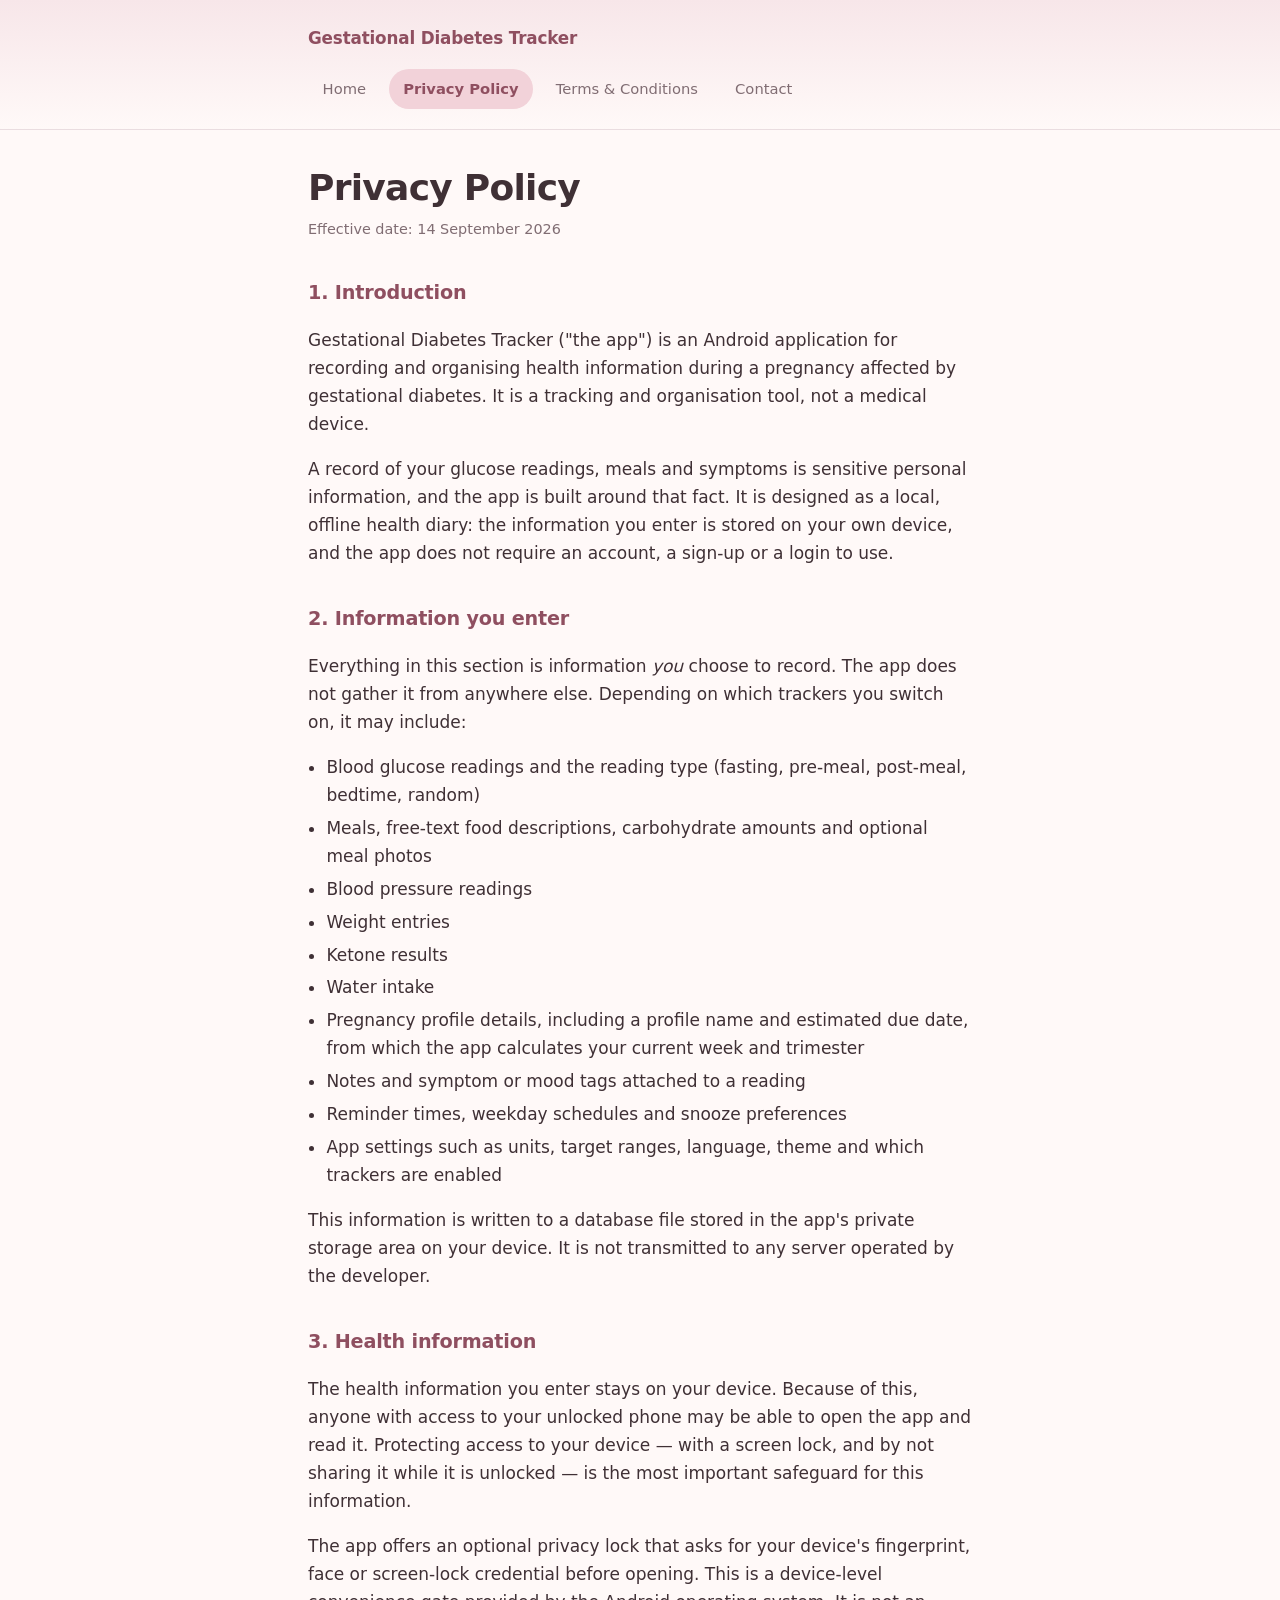
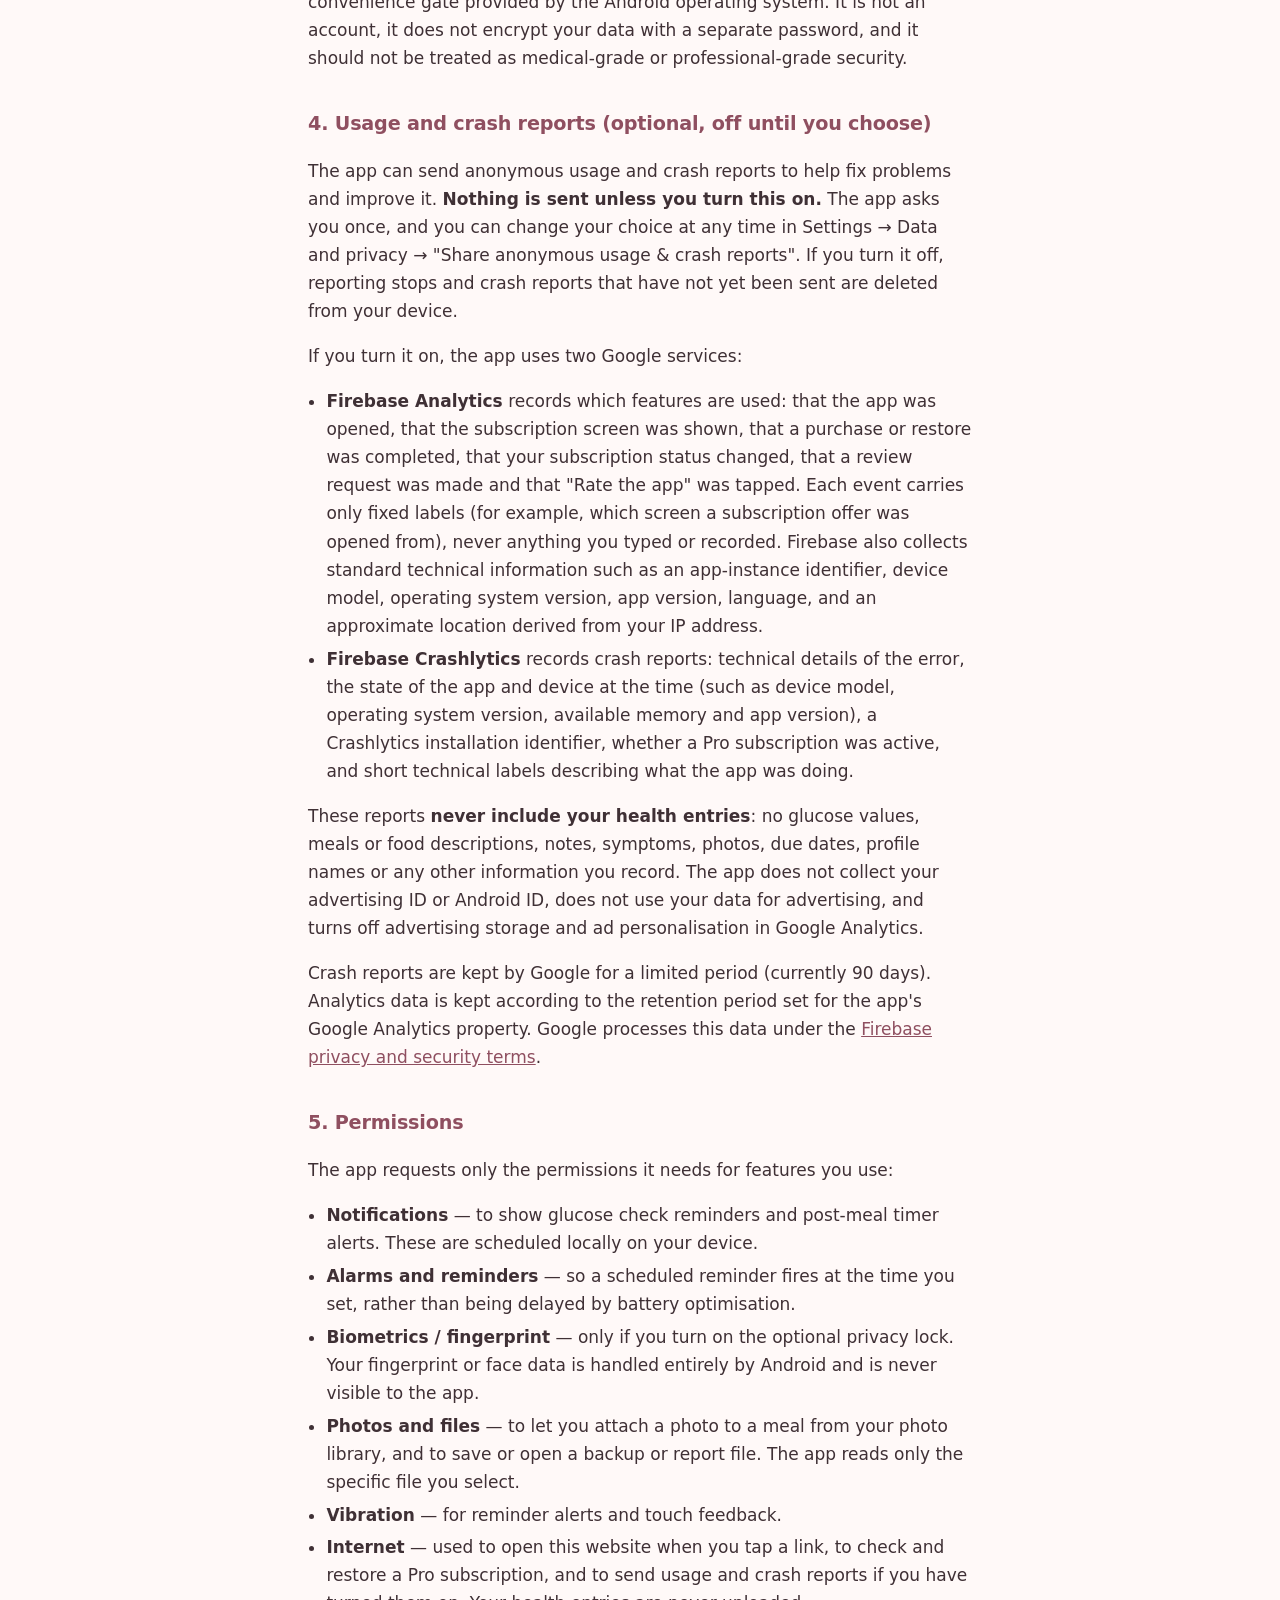
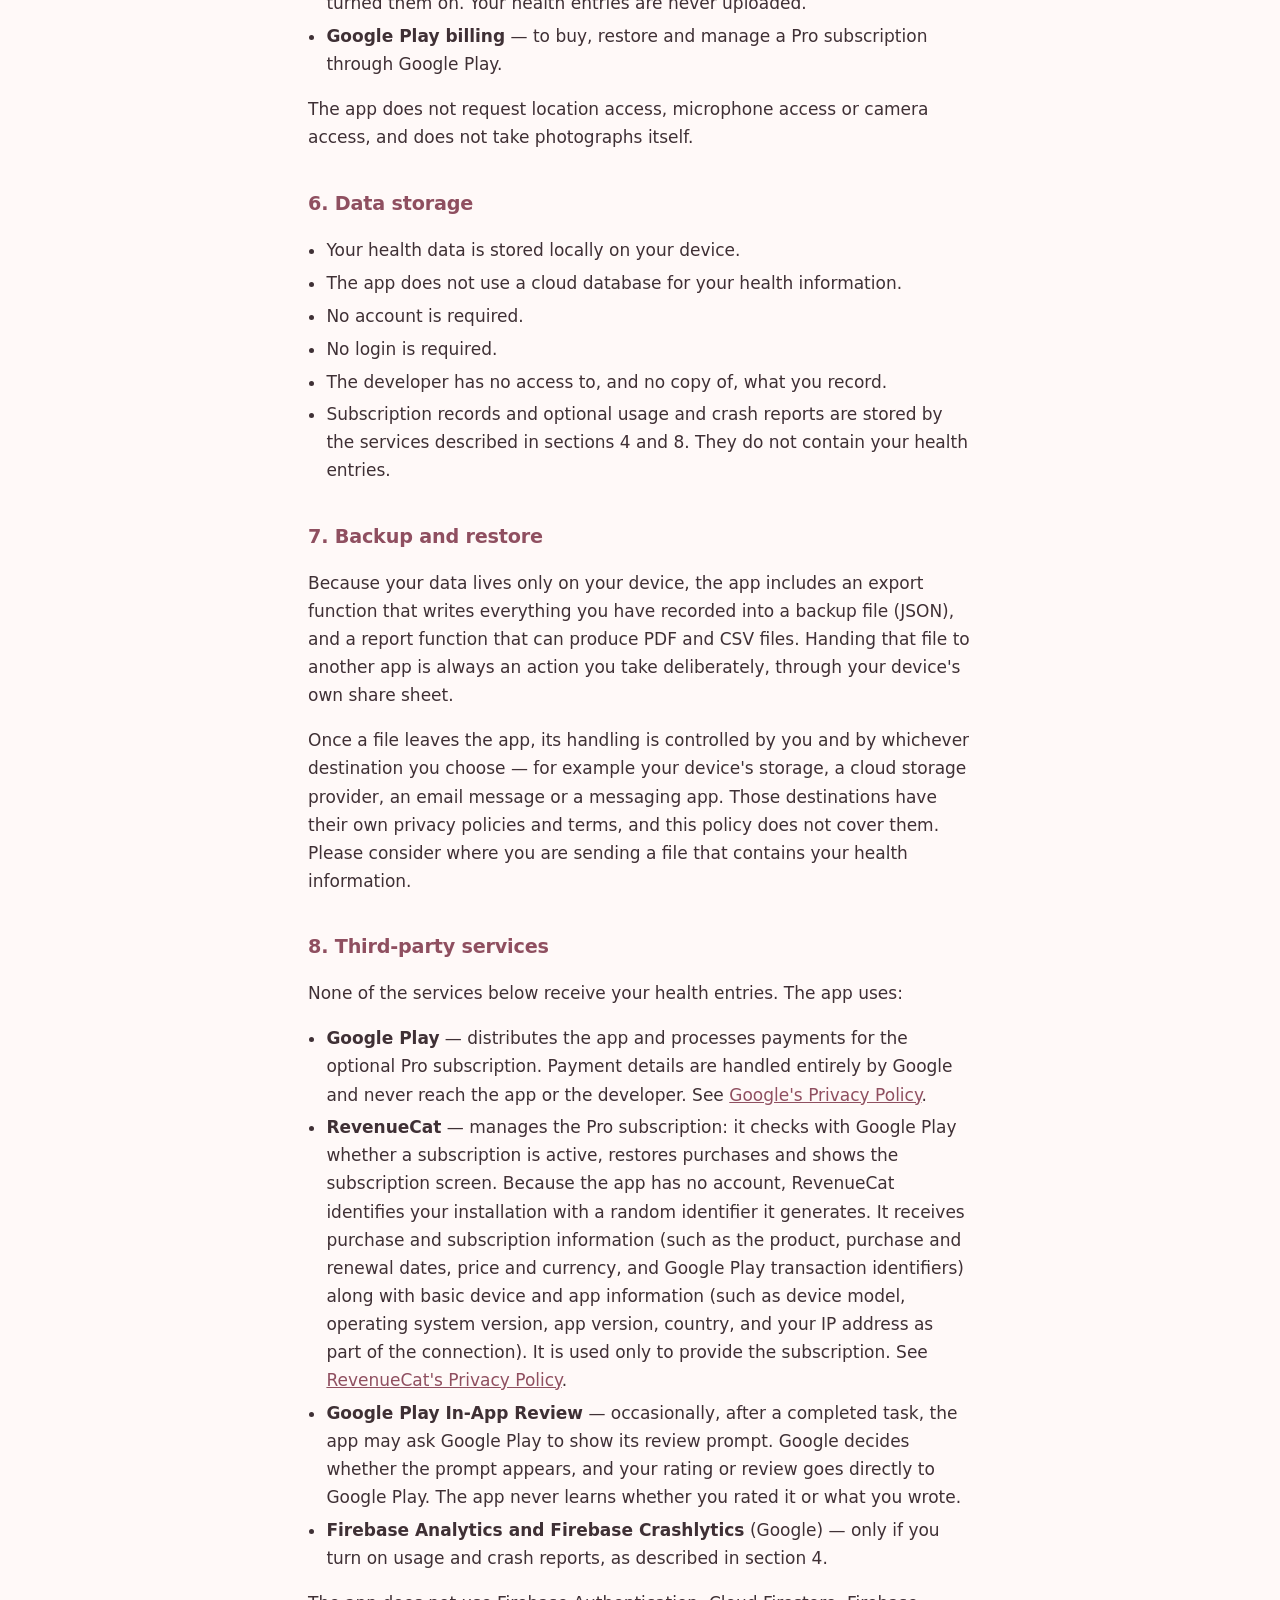
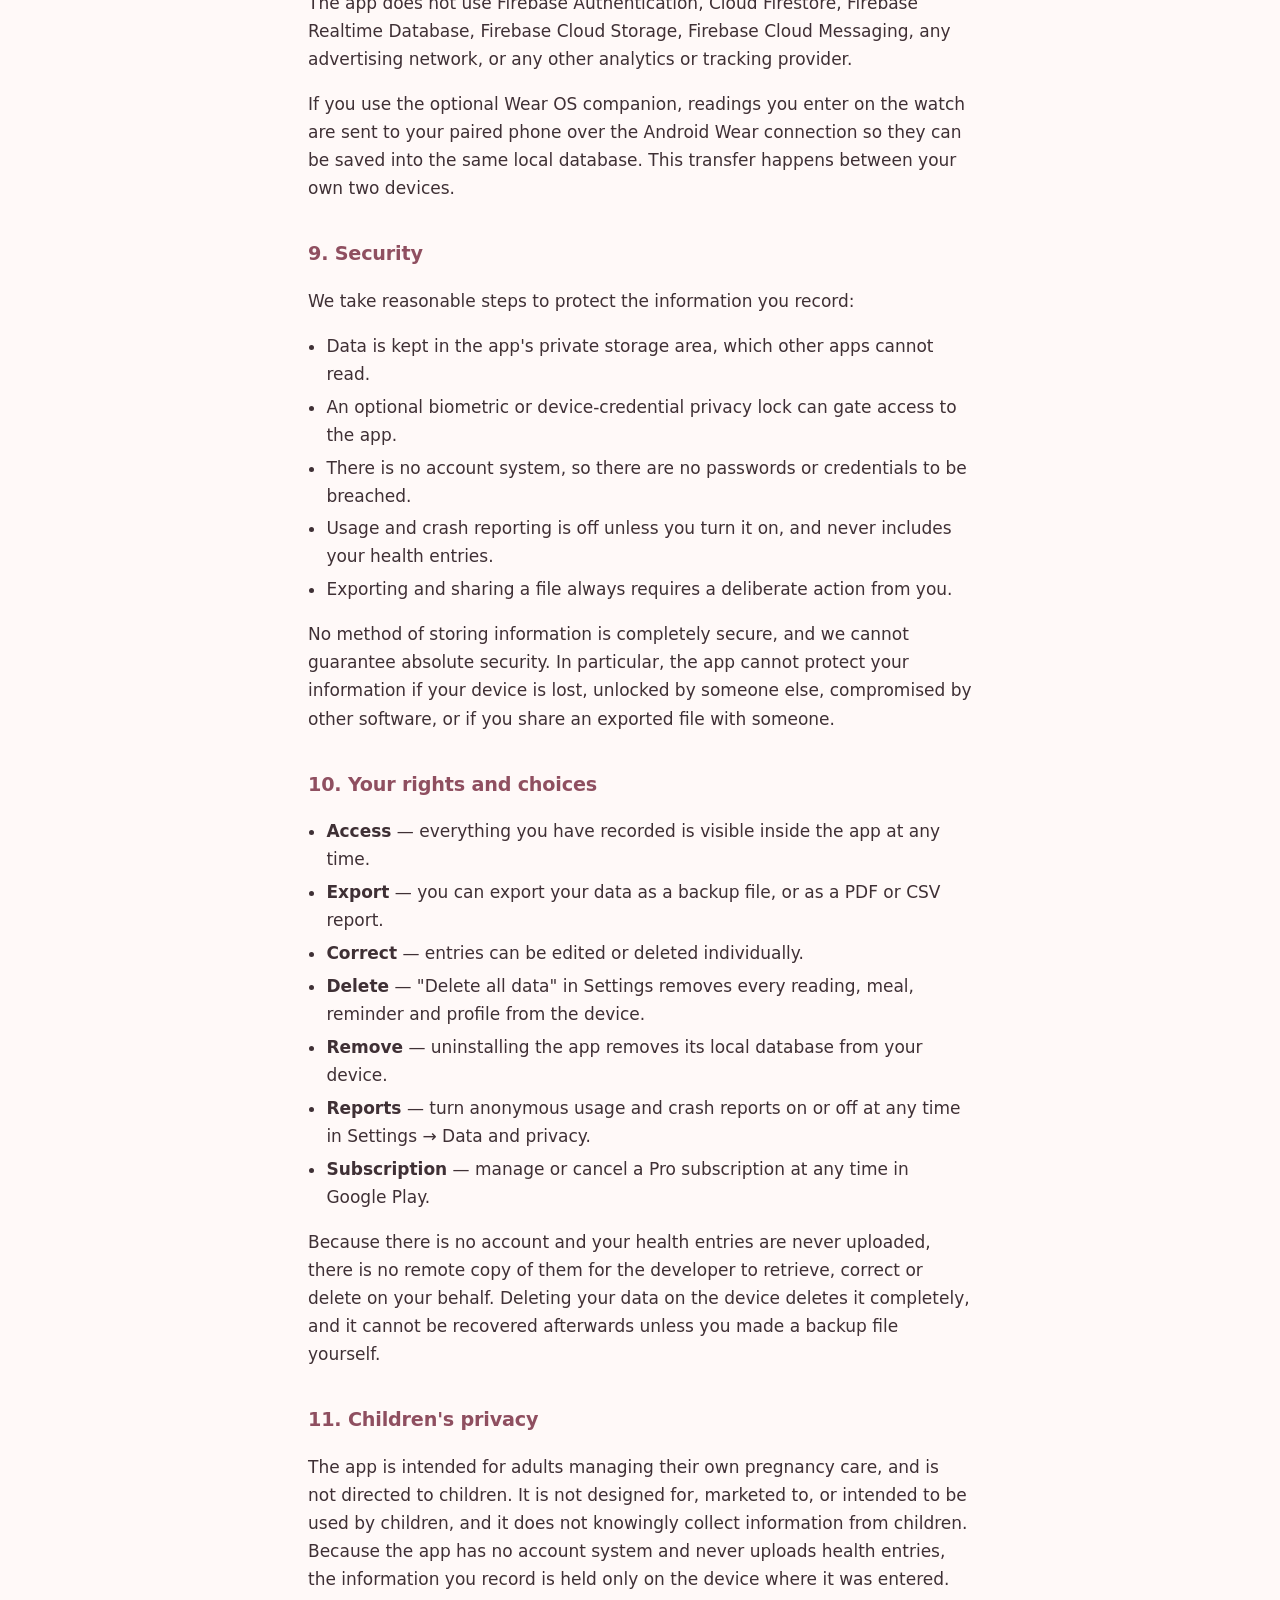
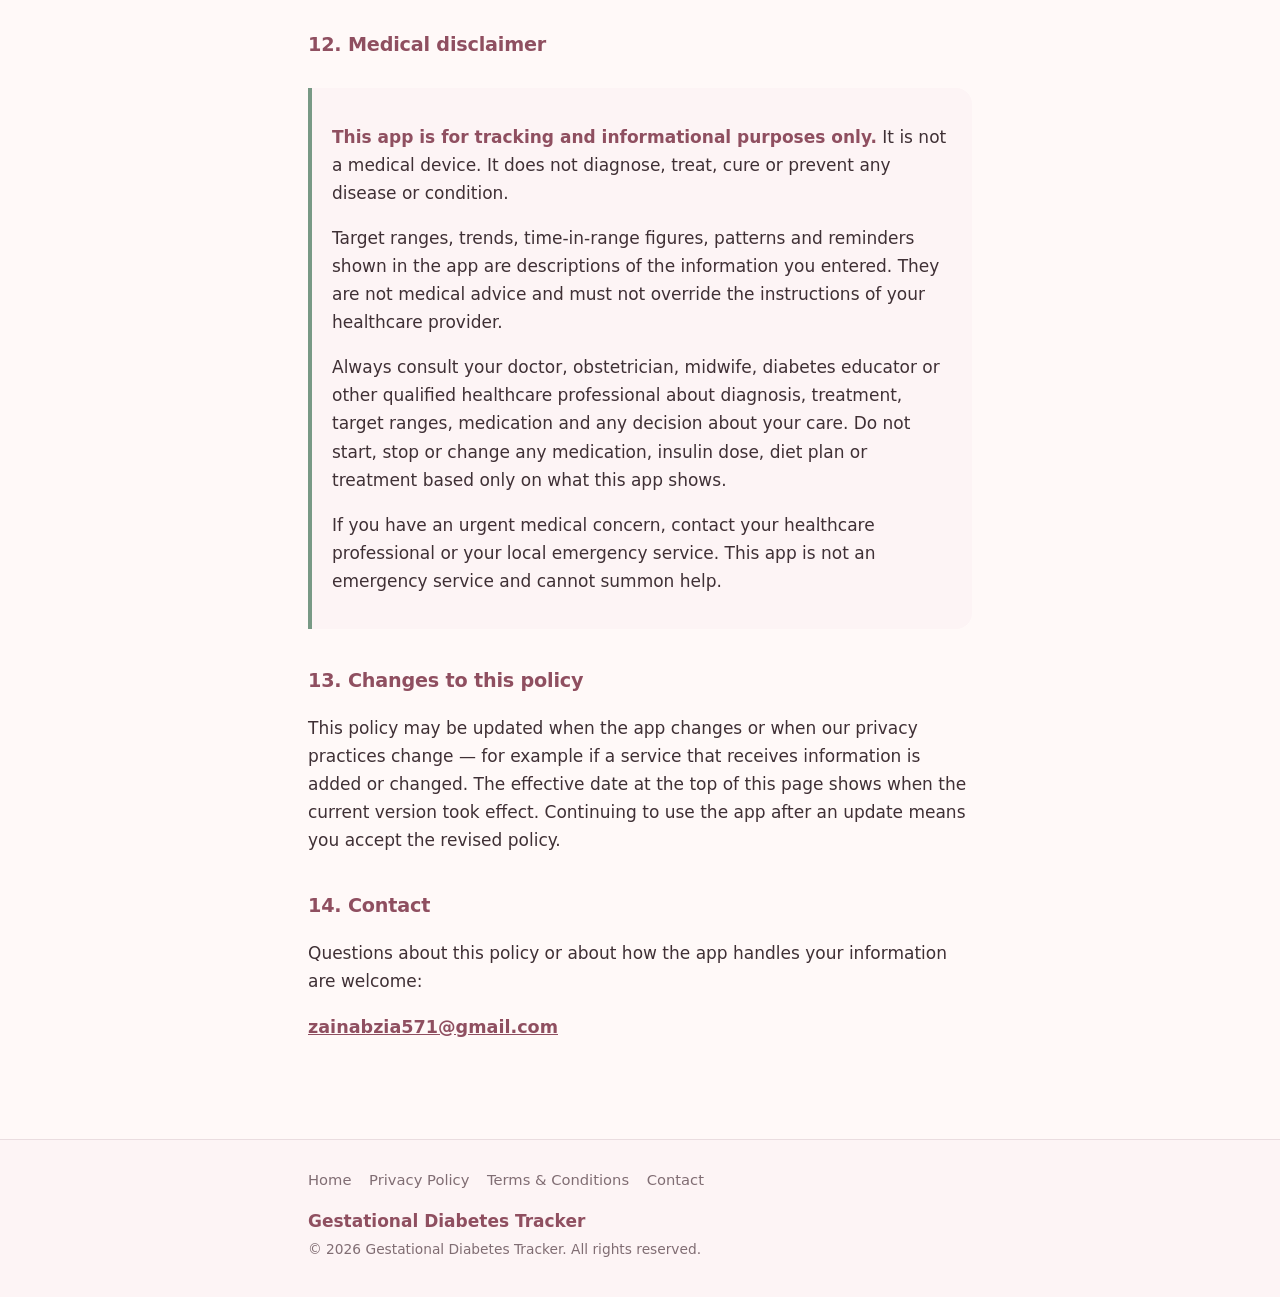
==== commit 230f557f: "Remove medication and insulin logging from feature descriptions The app no longer includes a medicat" ====
--- a/privacy.html
+++ b/privacy.html
@@ -52,7 +52,6 @@
         <li>Blood pressure readings</li>
         <li>Weight entries</li>
         <li>Ketone results</li>
-        <li>Medication and insulin doses</li>
         <li>Water intake</li>
         <li>Pregnancy profile details, including a profile name and estimated due date, from which the app calculates your current week and trimester</li>
         <li>Notes and symptom or mood tags attached to a reading</li>
